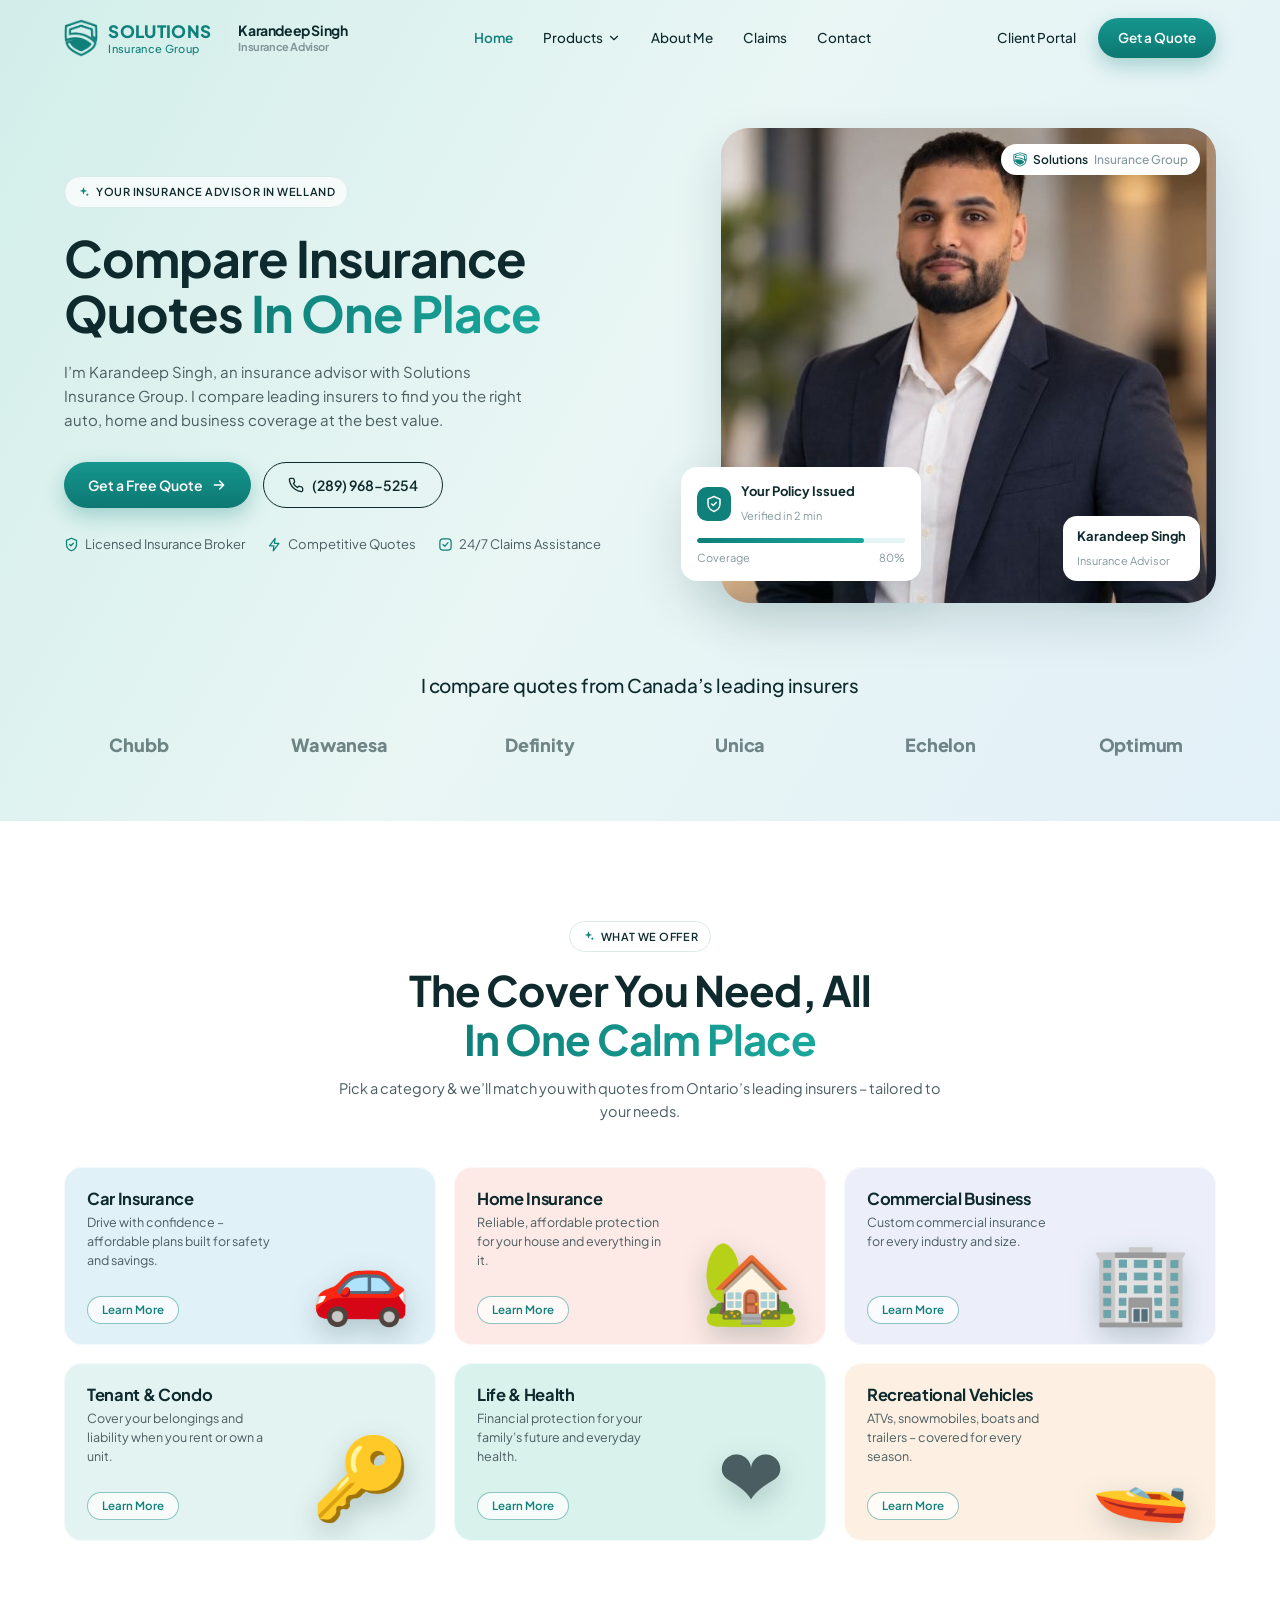
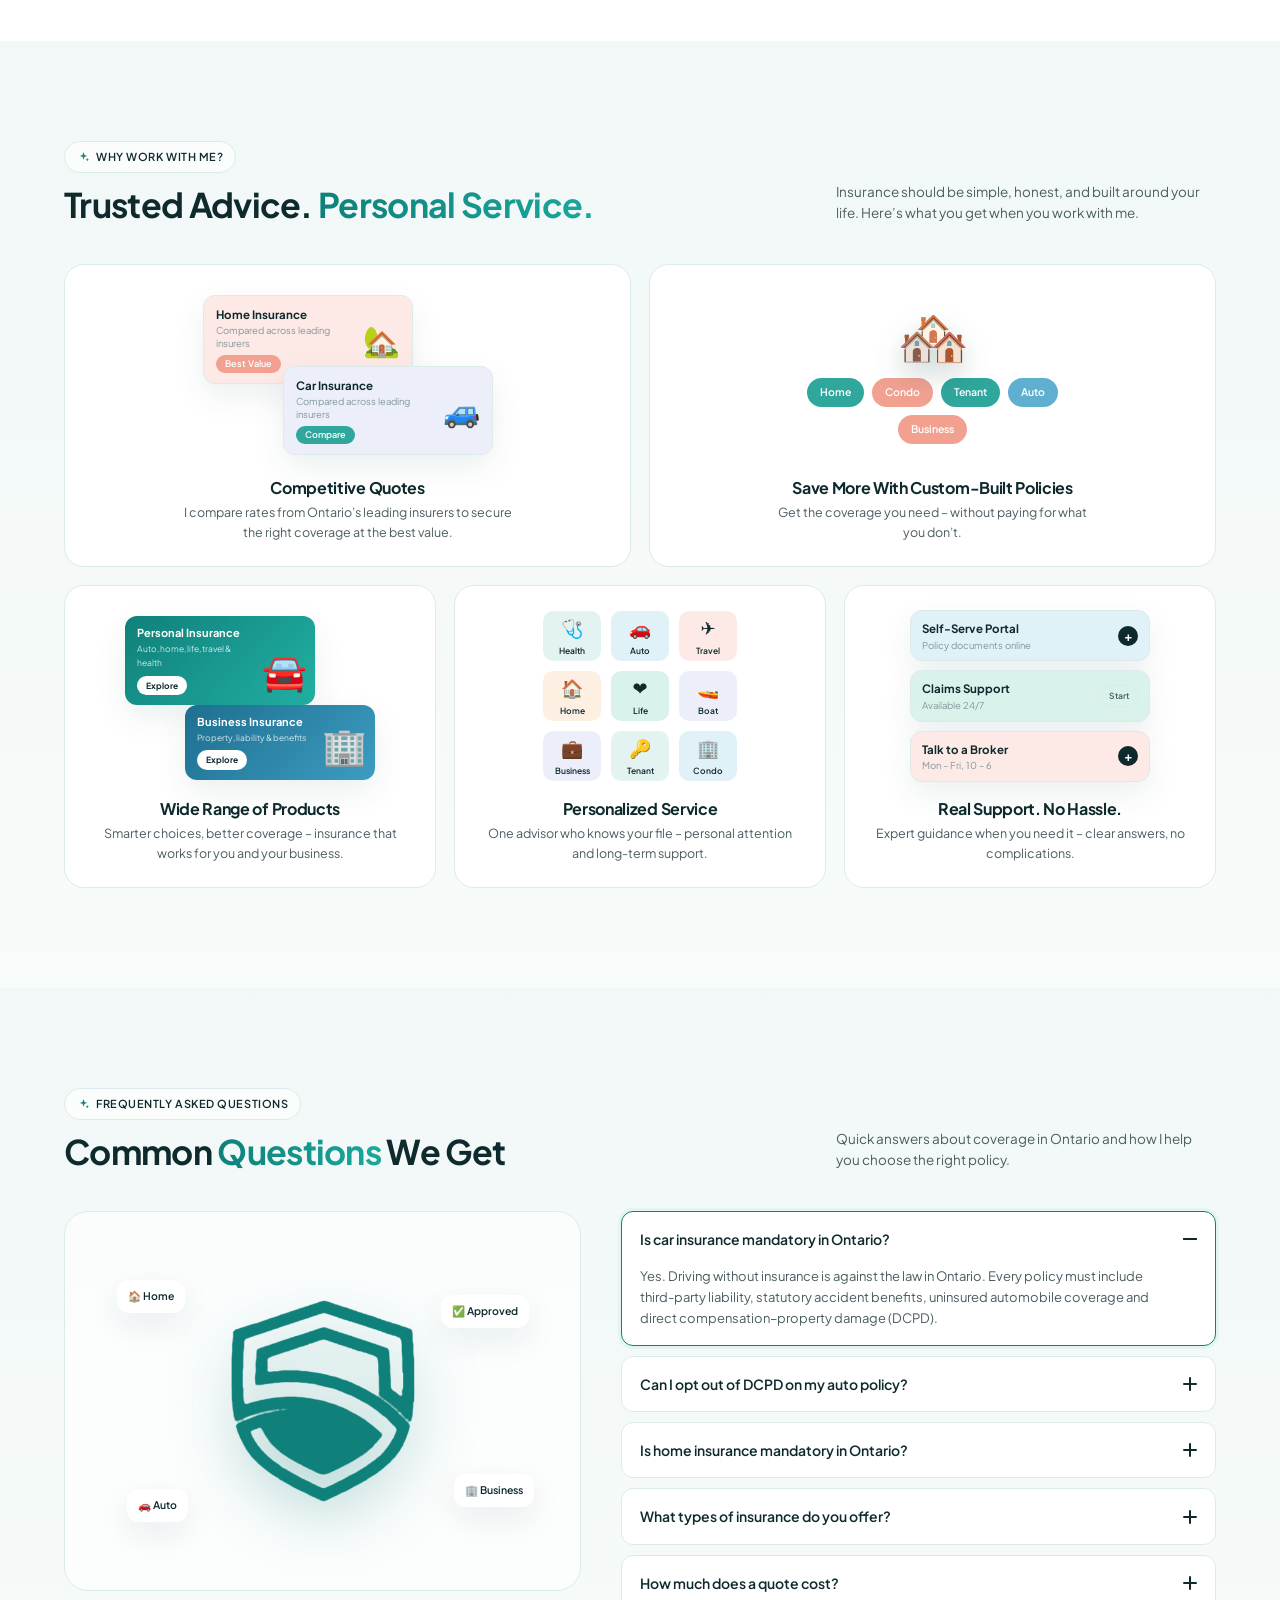
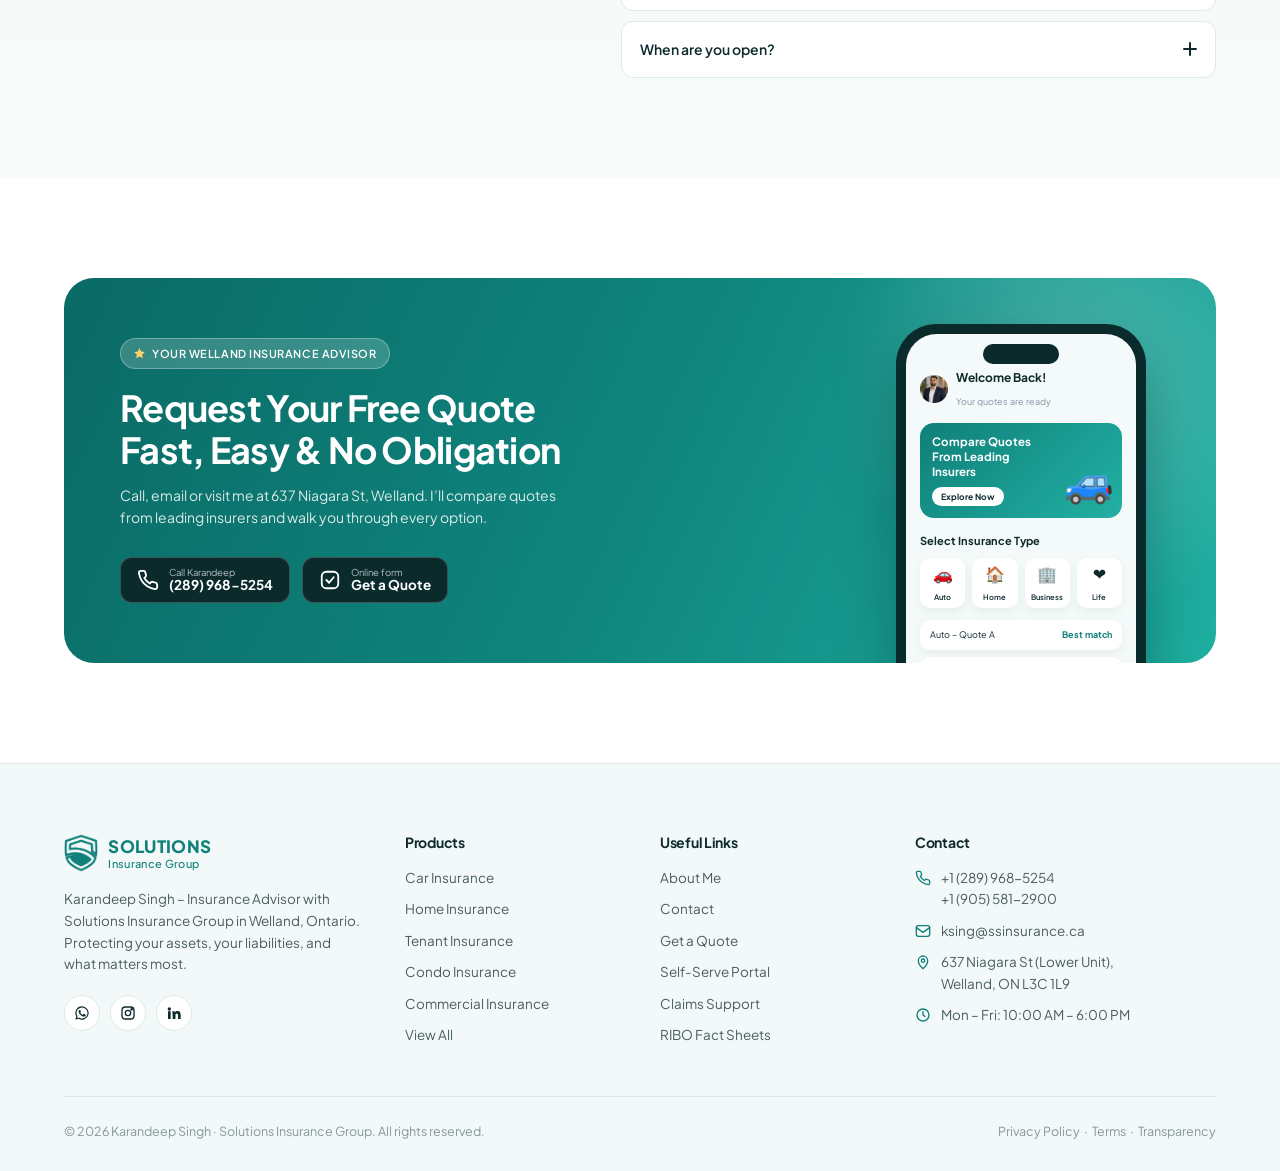
==== index.html @ c431e93e "first commit" ====
<!DOCTYPE html>
<html lang="en">
<head>
<meta charset="UTF-8">
<meta name="viewport" content="width=device-width, initial-scale=1">
<title>Karandeep Singh | Insurance Advisor in Welland – Solutions Insurance Group</title>
<meta name="description" content="Karandeep Singh, insurance advisor in Welland, Ontario. Compare car, home and business insurance quotes from leading insurers.">
<link rel="icon" type="image/png" href="images/favicon.png">
<link rel="preconnect" href="https://fonts.googleapis.com">
<link rel="preconnect" href="https://fonts.gstatic.com" crossorigin>
<link href="https://fonts.googleapis.com/css2?family=Plus+Jakarta+Sans:wght@400;500;600;700;800&display=swap" rel="stylesheet">
<link rel="stylesheet" href="assets/style.css">
</head>
<body>
<header class="site-header" id="header">
  <div class="container nav">
    <a href="index.html" class="logo" aria-label="Solutions Insurance Group home"><img src="images/mark-teal.png" alt="" width="36" height="40"><span class="logo-text"><b>SOLUTIONS</b><span>Insurance Group</span></span><span class="logo-person"><b>Karandeep Singh</b><span>Insurance Advisor</span></span></a>
    <nav class="nav-links" id="navLinks">
      <a href="index.html" class="active">Home</a>
      <div class="has-drop"><button aria-expanded="false">Products <svg viewBox="0 0 24 24" fill="none" stroke="currentColor" stroke-width="2" stroke-linecap="round" stroke-linejoin="round"><path d="M6 9l6 6 6-6"/></svg></button><div class="drop"><div><h5>Vehicle Insurance</h5><a href="car-insurance.html">Car Insurance</a><a href="products.html#atv-insurance">ATV Insurance</a><a href="products.html#snowmobile-insurance">Snowmobile Insurance</a><a href="products.html#boat-insurance">Boat Insurance</a><a href="products.html#trailer-insurance">Trailer Insurance</a></div><div><h5>Property Insurance</h5><a href="home-insurance.html">Home Insurance</a><a href="products.html#tenant-renters-insurance">Tenant & Renters Insurance</a><a href="products.html#condo-insurance">Condo Insurance</a><a href="products.html#vacation-property-cottage">Vacation Property & Cottage</a></div><div><h5>Commercial Insurance</h5><a href="products.html#restaurants-hospitality">Restaurants & Hospitality</a><a href="products.html#retail-small-businesses">Retail & Small Businesses</a><a href="products.html#contractors-trades">Contractors & Trades</a><a href="products.html#professional-services">Professional Services</a><a href="products.html#transport-logistics">Transport & Logistics</a><a href="products.html#healthcare-wellness">Healthcare & Wellness</a><a href="products.html#manufacturing-warehousing">Manufacturing & Warehousing</a><a href="products.html#group-benefits">Group Benefits</a></div><div class="all"><a href="products.html">View all products →</a><a href="https://zfrmz.com/deGzTHOyWTY7gISshfuO" target="_blank" rel="noopener">Claims support →</a></div></div></div>
      <a href="about.html">About Me</a>
      <a href="https://zfrmz.com/deGzTHOyWTY7gISshfuO" target="_blank" rel="noopener">Claims</a>
      <a href="contact.html">Contact</a>
    </nav>
    <div class="nav-right">
      <a href="https://ssinsurance.kioskassist.com/" class="portal" target="_blank" rel="noopener">Client Portal</a>
      <a href="https://zfrmz.com/pjGH0cXP8phQXoyqAUi5" class="btn btn-primary" target="_blank" rel="noopener">Get a Quote</a>
      <button class="menu-btn" id="menuBtn" aria-label="Open menu" aria-expanded="false"><svg viewBox="0 0 24 24" fill="none" stroke="currentColor" stroke-width="2" stroke-linecap="round"><path d="M4 7h16M4 12h16M4 17h16"/></svg></button>
    </div>
  </div>
</header>
<main id="top">
<section class="hero">
  <div class="container">
    <div class="hero-grid">
      <div class="hero-copy">
        <span class="badge"><svg viewBox="0 0 24 24" fill="currentColor"><path d="M12 2l1.8 5.2L19 9l-5.2 1.8L12 16l-1.8-5.2L5 9l5.2-1.8L12 2zm7 11l.9 2.1L22 16l-2.1.9L19 19l-.9-2.1L16 16l2.1-.9L19 13z"/></svg>Your insurance advisor in Welland</span>
        <h1>Compare Insurance <br>Quotes <span class="accent">In One Place</span></h1>
        <p>I’m Karandeep Singh, an insurance advisor with Solutions Insurance Group. I compare leading insurers to find you the right auto, home and business coverage at the best value.</p>
        <div class="hero-cta">
          <a href="https://zfrmz.com/pjGH0cXP8phQXoyqAUi5" target="_blank" rel="noopener" class="btn btn-primary">Get a Free Quote <svg viewBox="0 0 24 24" fill="none" stroke="currentColor" stroke-width="2" stroke-linecap="round" stroke-linejoin="round"><path d="M5 12h14M13 6l6 6-6 6"/></svg></a>
          <a href="tel:+12899685254" class="btn btn-outline"><svg viewBox="0 0 24 24" fill="none" stroke="currentColor" stroke-width="2" stroke-linecap="round" stroke-linejoin="round"><path d="M22 16.9v3a2 2 0 01-2.2 2 19.8 19.8 0 01-8.6-3.1 19.5 19.5 0 01-6-6A19.8 19.8 0 012.1 4.2 2 2 0 014.1 2h3a2 2 0 012 1.7c.1.9.4 1.8.7 2.7a2 2 0 01-.5 2.1L8 9.8a16 16 0 006 6l1.3-1.3a2 2 0 012.1-.4c.9.3 1.8.6 2.7.7a2 2 0 011.7 2z"/></svg>(289) 968-5254</a>
        </div>
        <div class="hero-checks">
          <span><svg viewBox="0 0 24 24" fill="none" stroke="currentColor" stroke-width="2" stroke-linecap="round" stroke-linejoin="round"><path d="M12 2l8 3.5v6c0 5-3.4 8.8-8 10.5-4.6-1.7-8-5.5-8-10.5v-6L12 2z"/><path d="M9 12l2 2 4-4"/></svg>Licensed Insurance Broker</span>
          <span><svg viewBox="0 0 24 24" fill="none" stroke="currentColor" stroke-width="2" stroke-linecap="round" stroke-linejoin="round"><path d="M13 2L4 14h7l-1 8 9-12h-7l1-8z"/></svg>Competitive Quotes</span>
          <span><svg viewBox="0 0 24 24" fill="none" stroke="currentColor" stroke-width="2" stroke-linecap="round" stroke-linejoin="round"><rect x="3" y="3" width="18" height="18" rx="5"/><path d="M8 12l3 3 5-6"/></svg>24/7 Claims Assistance</span>
        </div>
      </div>
      <div class="hero-visual">
        <div class="hero-media ph photo">
          <img src="images/karandeep.jpg" alt="Karandeep Singh, Insurance Advisor at Solutions Insurance Group" onerror="this.parentNode.classList.add('noimg')">
          <span class="ph-label">images/karandeep.jpg</span>
        </div>
        <div class="rating-chip" style="color:var(--navy)"><img src="images/mark-teal.png" alt="" style="width:14px;height:auto">Solutions <i>Insurance Group</i></div>
        <div class="policy-card">
          <div class="policy-top">
            <div class="policy-ico"><svg viewBox="0 0 24 24" fill="none" stroke="currentColor" stroke-width="2" stroke-linecap="round" stroke-linejoin="round"><path d="M12 2l8 3.5v6c0 5-3.4 8.8-8 10.5-4.6-1.7-8-5.5-8-10.5v-6L12 2z"/><path d="M9 12l2 2 4-4"/></svg></div>
            <div><b>Your Policy Issued</b><small>Verified in 2 min</small></div>
          </div>
          <div class="bar"><span></span></div>
          <div class="policy-foot"><span>Coverage</span><span>80%</span></div>
        </div>
        <div class="name-chip"><b>Karandeep Singh</b><small>Insurance Advisor</small></div>
      </div>
    </div>
    <div class="partners">
      <h3>I compare quotes from Canada’s leading insurers</h3>
      <div class="partner-row"><div class="partner"><img src="images/partner-chubb.png" alt="Chubb" onerror="this.parentNode.classList.add('noimg')"><span class="ph-label">Chubb</span></div><div class="partner"><img src="images/partner-wawanesa.png" alt="Wawanesa" onerror="this.parentNode.classList.add('noimg')"><span class="ph-label">Wawanesa</span></div><div class="partner"><img src="images/partner-definity.png" alt="Definity" onerror="this.parentNode.classList.add('noimg')"><span class="ph-label">Definity</span></div><div class="partner"><img src="images/partner-unica.png" alt="Unica" onerror="this.parentNode.classList.add('noimg')"><span class="ph-label">Unica</span></div><div class="partner"><img src="images/partner-echelon.png" alt="Echelon" onerror="this.parentNode.classList.add('noimg')"><span class="ph-label">Echelon</span></div><div class="partner"><img src="images/partner-optimum.png" alt="Optimum" onerror="this.parentNode.classList.add('noimg')"><span class="ph-label">Optimum</span></div></div>
    </div>
  </div>
</section>

<section class="categories" id="insurance">
  <div class="container">
    <div class="sec-head-center">
      <span class="badge"><svg viewBox="0 0 24 24" fill="currentColor"><path d="M12 2l1.8 5.2L19 9l-5.2 1.8L12 16l-1.8-5.2L5 9l5.2-1.8L12 2zm7 11l.9 2.1L22 16l-2.1.9L19 19l-.9-2.1L16 16l2.1-.9L19 13z"/></svg>What we offer</span>
      <h2>The Cover You Need, All <br><span class="accent">In One Calm Place</span></h2>
      <p>Pick a category &amp; we’ll match you with quotes from Ontario’s leading insurers – tailored to your needs.</p>
    </div>
    <div class="cat-grid"><article class="cat bg-blue">
  <h3>Car Insurance</h3><p>Drive with confidence – affordable plans built for safety and savings.</p>
  <a href="car-insurance.html" class="btn btn-sm">Learn More</a>
  <div class="cat-art"><img src="images/cat-auto.png" alt="" onerror="this.parentNode.classList.add('noimg')"><span class="emo">🚗</span></div>
</article>
<article class="cat bg-pink">
  <h3>Home Insurance</h3><p>Reliable, affordable protection for your house and everything in it.</p>
  <a href="home-insurance.html" class="btn btn-sm">Learn More</a>
  <div class="cat-art"><img src="images/cat-home.png" alt="" onerror="this.parentNode.classList.add('noimg')"><span class="emo">🏡</span></div>
</article>
<article class="cat bg-lilac">
  <h3>Commercial Business</h3><p>Custom commercial insurance for every industry and size.</p>
  <a href="products.html#commercial-insurance" class="btn btn-sm">Learn More</a>
  <div class="cat-art"><img src="images/cat-business.png" alt="" onerror="this.parentNode.classList.add('noimg')"><span class="emo">🏢</span></div>
</article>
<article class="cat bg-purple">
  <h3>Tenant & Condo</h3><p>Cover your belongings and liability when you rent or own a unit.</p>
  <a href="products.html#property-insurance" class="btn btn-sm">Learn More</a>
  <div class="cat-art"><img src="images/cat-condo.png" alt="" onerror="this.parentNode.classList.add('noimg')"><span class="emo">🔑</span></div>
</article>
<article class="cat bg-mint">
  <h3>Life & Health</h3><p>Financial protection for your family’s future and everyday health.</p>
  <a href="products.html#life-health-travel" class="btn btn-sm">Learn More</a>
  <div class="cat-art"><img src="images/cat-life.png" alt="" onerror="this.parentNode.classList.add('noimg')"><span class="emo">❤️</span></div>
</article>
<article class="cat bg-peach">
  <h3>Recreational Vehicles</h3><p>ATVs, snowmobiles, boats and trailers – covered for every season.</p>
  <a href="products.html#vehicle-insurance" class="btn btn-sm">Learn More</a>
  <div class="cat-art"><img src="images/cat-rec.png" alt="" onerror="this.parentNode.classList.add('noimg')"><span class="emo">🚤</span></div>
</article></div>
  </div>
</section>

<section class="features" id="why">
  <div class="container">
    <div class="sec-head">
      <div>
        <span class="badge"><svg viewBox="0 0 24 24" fill="currentColor"><path d="M12 2l1.8 5.2L19 9l-5.2 1.8L12 16l-1.8-5.2L5 9l5.2-1.8L12 2zm7 11l.9 2.1L22 16l-2.1.9L19 19l-.9-2.1L16 16l2.1-.9L19 13z"/></svg>Why work with me?</span>
        <h2>Trusted Advice. <span class="accent">Personal Service.</span></h2>
      </div>
      <p>Insurance should be simple, honest, and built around your life. Here’s what you get when you work with me.</p>
    </div>
    <div class="bento">
      <article class="fx wide">
        <div class="fx-vis"><div class="stack">
          <div class="mini m1"><div><b>Home Insurance</b><small>Compared across leading insurers</small><span class="tag">Best Value</span></div><span class="emo">🏡</span></div>
          <div class="mini m2"><div><b>Car Insurance</b><small>Compared across leading insurers</small><span class="tag" style="background:var(--t-purple)">Compare</span></div><span class="emo">🚙</span></div>
        </div></div>
        <h3>Competitive Quotes</h3>
        <p>I compare rates from Ontario’s leading insurers to secure the right coverage at the best value.</p>
      </article>
      <article class="fx wide">
        <div class="fx-vis"><div style="display:grid;justify-items:center">
          <div class="platform">🏘️</div>
          <div class="chips"><span class="chip v">Home</span><span class="chip p">Condo</span><span class="chip v">Tenant</span><span class="chip b">Auto</span><span class="chip p">Business</span></div>
        </div></div>
        <h3>Save More With Custom-Built Policies</h3>
        <p>Get the coverage you need – without paying for what you don’t.</p>
      </article>
      <article class="fx">
        <div class="fx-vis">
          <div class="promo a"><b>Personal Insurance</b><small>Auto, home, life, travel &amp; health</small><span class="go">Explore</span><span class="emo">🚘</span></div>
          <div class="promo b"><b>Business Insurance</b><small>Property, liability &amp; benefits</small><span class="go">Explore</span><span class="emo">🏢</span></div>
        </div>
        <h3>Wide Range of Products</h3>
        <p>Smarter choices, better coverage – insurance that works for you and your business.</p>
      </article>
      <article class="fx">
        <div class="fx-vis"><div class="tiles">
          <div class="tile bg-purple"><span>🩺</span>Health</div><div class="tile bg-blue"><span>🚗</span>Auto</div><div class="tile bg-pink"><span>✈️</span>Travel</div>
          <div class="tile bg-peach"><span>🏠</span>Home</div><div class="tile bg-mint"><span>❤️</span>Life</div><div class="tile bg-lilac"><span>🚤</span>Boat</div>
          <div class="tile bg-lilac"><span>💼</span>Business</div><div class="tile bg-purple"><span>🔑</span>Tenant</div><div class="tile bg-blue"><span>🏢</span>Condo</div>
        </div></div>
        <h3>Personalized Service</h3>
        <p>One advisor who knows your file – personal attention and long-term support.</p>
      </article>
      <article class="fx">
        <div class="fx-vis"><div class="list">
          <div class="mini bg-blue"><div><b>Self-Serve Portal</b><small>Policy documents online</small></div><span class="plus">+</span></div>
          <div class="mini bg-mint"><div><b>Claims Support</b><small>Available 24/7</small></div><span class="pill">Start</span></div>
          <div class="mini bg-pink"><div><b>Talk to a Broker</b><small>Mon – Fri, 10 – 6</small></div><span class="plus">+</span></div>
        </div></div>
        <h3>Real Support. No Hassle.</h3>
        <p>Expert guidance when you need it – clear answers, no complications.</p>
      </article>
    </div>
  </div>
</section>

<!-- Client reviews: this section stays hidden until reviews are added in assets/main.js (REVIEWS list) -->
<section class="testimonials" id="reviews" hidden>
  <div class="container">
    <div class="sec-head">
      <div>
        <span class="badge"><svg viewBox="0 0 24 24" fill="currentColor"><path d="M12 2l1.8 5.2L19 9l-5.2 1.8L12 16l-1.8-5.2L5 9l5.2-1.8L12 2zm7 11l.9 2.1L22 16l-2.1.9L19 19l-.9-2.1L16 16l2.1-.9L19 13z"/></svg>Client experiences</span>
        <h2>What My <span class="accent">Clients Say</span></h2>
      </div>
      <p>Families and businesses across Welland and the Niagara Region I’ve helped with their insurance.</p>
    </div>
    <div class="t-grid">
      <div class="g-tile">
        <div class="stars" aria-label="5 out of 5 stars"><svg viewBox="0 0 24 24" fill="currentColor"><path d="M12 2l3 6.3 6.9.9-5 4.8 1.2 6.9L12 17.6 5.9 20.9 7.1 14l-5-4.8 6.9-.9L12 2z"/></svg><svg viewBox="0 0 24 24" fill="currentColor"><path d="M12 2l3 6.3 6.9.9-5 4.8 1.2 6.9L12 17.6 5.9 20.9 7.1 14l-5-4.8 6.9-.9L12 2z"/></svg><svg viewBox="0 0 24 24" fill="currentColor"><path d="M12 2l3 6.3 6.9.9-5 4.8 1.2 6.9L12 17.6 5.9 20.9 7.1 14l-5-4.8 6.9-.9L12 2z"/></svg><svg viewBox="0 0 24 24" fill="currentColor"><path d="M12 2l3 6.3 6.9.9-5 4.8 1.2 6.9L12 17.6 5.9 20.9 7.1 14l-5-4.8 6.9-.9L12 2z"/></svg><svg viewBox="0 0 24 24" fill="currentColor"><path d="M12 2l3 6.3 6.9.9-5 4.8 1.2 6.9L12 17.6 5.9 20.9 7.1 14l-5-4.8 6.9-.9L12 2z"/></svg></div>
        <div><b>Worked with me?</b><p>Your feedback helps other families find the right coverage.</p></div>
        <a class="g" href="https://www.google.com/maps/search/?api=1&query=Solutions+Insurance+637+Niagara+St+Welland" target="_blank" rel="noopener">Leave a Google review →</a>
      </div>
      <div class="t-card">
        <div class="stars" aria-label="5 out of 5 stars"><svg viewBox="0 0 24 24" fill="currentColor"><path d="M12 2l3 6.3 6.9.9-5 4.8 1.2 6.9L12 17.6 5.9 20.9 7.1 14l-5-4.8 6.9-.9L12 2z"/></svg><svg viewBox="0 0 24 24" fill="currentColor"><path d="M12 2l3 6.3 6.9.9-5 4.8 1.2 6.9L12 17.6 5.9 20.9 7.1 14l-5-4.8 6.9-.9L12 2z"/></svg><svg viewBox="0 0 24 24" fill="currentColor"><path d="M12 2l3 6.3 6.9.9-5 4.8 1.2 6.9L12 17.6 5.9 20.9 7.1 14l-5-4.8 6.9-.9L12 2z"/></svg><svg viewBox="0 0 24 24" fill="currentColor"><path d="M12 2l3 6.3 6.9.9-5 4.8 1.2 6.9L12 17.6 5.9 20.9 7.1 14l-5-4.8 6.9-.9L12 2z"/></svg><svg viewBox="0 0 24 24" fill="currentColor"><path d="M12 2l3 6.3 6.9.9-5 4.8 1.2 6.9L12 17.6 5.9 20.9 7.1 14l-5-4.8 6.9-.9L12 2z"/></svg></div>
        <blockquote id="tQuote"></blockquote>
        <div class="t-person">
          <div class="t-avatar" id="tAv" style="display:grid;place-items:center;background:var(--primary-soft);color:var(--primary);font-size:11px;font-weight:700"></div>
          <div><b id="tName"></b><small id="tType"></small></div>
        </div>
      </div>
      <div class="a-tile bg-blue"><span class="t">🏆</span><b>IBAO Rising Talent Award</b><small>Solutions Insurance Group · 2025 Winner</small></div>
      <div class="a-tile bg-mint"><span class="t">🏆</span><b>IBC Digital Innovation Award</b><small>Solutions Insurance Group · 2025 Winner</small></div>
    </div>
    <div class="t-dots" id="tDots"></div>
  </div>
</section>

<section class="faq" id="faq">
  <div class="container">
    <div class="sec-head">
      <div>
        <span class="badge"><svg viewBox="0 0 24 24" fill="currentColor"><path d="M12 2l1.8 5.2L19 9l-5.2 1.8L12 16l-1.8-5.2L5 9l5.2-1.8L12 2zm7 11l.9 2.1L22 16l-2.1.9L19 19l-.9-2.1L16 16l2.1-.9L19 13z"/></svg>Frequently asked questions</span>
        <h2>Common <span class="accent">Questions</span> We Get</h2>
      </div>
      <p>Quick answers about coverage in Ontario and how I help you choose the right policy.</p>
    </div>
    <div class="faq-grid">
      <div class="faq-art" aria-hidden="true">
        <img src="images/mark-teal.png" alt="" style="width:190px;filter:drop-shadow(0 22px 30px rgba(15,128,122,.3))">
        <div class="float f1">🏠 Home</div><div class="float f2">✅ Approved</div><div class="float f3">🚗 Auto</div><div class="float f4">🏢 Business</div>
      </div>
      <div class="faq-list"><div class="faq-item open"><button class="faq-q" aria-expanded="true">Is car insurance mandatory in Ontario?<span class="ic"></span></button><div class="faq-a"><div><p>Yes. Driving without insurance is against the law in Ontario. Every policy must include third-party liability, statutory accident benefits, uninsured automobile coverage and direct compensation–property damage (DCPD).</p></div></div></div>
<div class="faq-item"><button class="faq-q" aria-expanded="false">Can I opt out of DCPD on my auto policy?<span class="ic"></span></button><div class="faq-a"><div><p>Since 2024, Ontario drivers can opt out of DCPD to lower their premium. But you would then pay for your own vehicle repairs even when another driver causes the accident. For most drivers, keeping it is the safer choice.</p></div></div></div>
<div class="faq-item"><button class="faq-q" aria-expanded="false">Is home insurance mandatory in Ontario?<span class="ic"></span></button><div class="faq-a"><div><p>Not by law. If you have a mortgage, though, your lender will require it – and even if you own your home outright, it is highly recommended to protect against unexpected losses.</p></div></div></div>
<div class="faq-item"><button class="faq-q" aria-expanded="false">What types of insurance do you offer?<span class="ic"></span></button><div class="faq-a"><div><p>Car, home, tenant, condo, cottage, ATV, snowmobile, boat and trailer insurance, plus life, health, travel and a full range of commercial insurance and group benefits.</p></div></div></div>
<div class="faq-item"><button class="faq-q" aria-expanded="false">How much does a quote cost?<span class="ic"></span></button><div class="faq-a"><div><p>Nothing. Getting a quote and talking through your options is free and doesn’t commit you to anything.</p></div></div></div>
<div class="faq-item"><button class="faq-q" aria-expanded="false">When are you open?<span class="ic"></span></button><div class="faq-a"><div><p>The office is open Monday to Friday, 10:00 AM – 6:00 PM. Claims assistance is available 24/7 – because emergencies don’t wait for business hours.</p></div></div></div></div>
    </div>
  </div>
</section>
<section class="cta">
  <div class="container">
    <div class="cta-box">
      <div class="cta-copy">
        <span class="badge"><svg viewBox="0 0 24 24" fill="currentColor"><path d="M12 2l3 6.3 6.9.9-5 4.8 1.2 6.9L12 17.6 5.9 20.9 7.1 14l-5-4.8 6.9-.9L12 2z"/></svg>Your Welland insurance advisor</span>
        <h2>Request Your Free Quote <br>Fast, Easy &amp; No Obligation</h2>
        <p>Call, email or visit me at 637 Niagara St, Welland. I’ll compare quotes from leading insurers and walk you through every option.</p>
        <div class="cta-btns">
          <a href="tel:+12899685254" class="store"><svg viewBox="0 0 24 24" fill="none" stroke="currentColor" stroke-width="2" stroke-linecap="round" stroke-linejoin="round"><path d="M22 16.9v3a2 2 0 01-2.2 2 19.8 19.8 0 01-8.6-3.1 19.5 19.5 0 01-6-6A19.8 19.8 0 012.1 4.2 2 2 0 014.1 2h3a2 2 0 012 1.7c.1.9.4 1.8.7 2.7a2 2 0 01-.5 2.1L8 9.8a16 16 0 006 6l1.3-1.3a2 2 0 012.1-.4c.9.3 1.8.6 2.7.7a2 2 0 011.7 2z"/></svg><span><small>Call Karandeep</small><b>(289) 968-5254</b></span></a>
          <a href="https://zfrmz.com/pjGH0cXP8phQXoyqAUi5" target="_blank" rel="noopener" class="store"><svg viewBox="0 0 24 24" fill="none" stroke="currentColor" stroke-width="2" stroke-linecap="round" stroke-linejoin="round"><rect x="3" y="3" width="18" height="18" rx="5"/><path d="M8 12l3 3 5-6"/></svg><span><small>Online form</small><b>Get a Quote</b></span></a>
        </div>
      </div>
      <div class="phone" aria-hidden="true">
        <div class="screen">
          <div class="scr-top"><div class="scr-av"></div><div><b>Welcome Back!</b><small>Your quotes are ready</small></div></div>
          <div class="scr-promo"><b>Compare Quotes From Leading Insurers</b><span class="go">Explore Now</span><span class="emo">🚙</span></div>
          <div class="scr-h">Select Insurance Type</div>
          <div class="scr-grid"><div><span>🚗</span>Auto</div><div><span>🏠</span>Home</div><div><span>🏢</span>Business</div><div><span>❤️</span>Life</div></div>
          <div class="scr-list"><div><span>Auto – Quote A</span><b>Best match</b></div><div><span>Home – Quote B</span><b>Bundle</b></div></div>
        </div>
      </div>
    </div>
  </div>
</section>
</main>
<footer class="footer">
  <div class="container">
    <div class="f-grid">
      <div class="f-about">
        <a href="index.html" class="logo"><img src="images/mark-teal.png" alt="" width="36" height="40"><span class="logo-text"><b>SOLUTIONS</b><span>Insurance Group</span></span><span class="logo-person"><b>Karandeep Singh</b><span>Insurance Advisor</span></span></a>
        <p>Karandeep Singh – Insurance Advisor with Solutions Insurance Group in Welland, Ontario. Protecting your assets, your liabilities, and what matters most.</p>
        <div class="socials">
          <a href="https://wa.me/19055812900" aria-label="WhatsApp" target="_blank" rel="noopener"><svg viewBox="0 0 24 24" fill="currentColor"><path d="M12 2a10 10 0 00-8.6 15.1L2 22l5-1.3A10 10 0 1012 2zm0 18.2a8.2 8.2 0 01-4.2-1.2l-.3-.2-3 .8.8-2.9-.2-.3A8.2 8.2 0 1112 20.2zm4.5-6.1c-.2-.1-1.5-.7-1.7-.8s-.4-.1-.6.1-.7.8-.8 1-.3.2-.5.1a6.7 6.7 0 01-3.3-2.9c-.3-.4.2-.4.7-1.4.1-.2 0-.3 0-.4l-.8-1.8c-.2-.5-.4-.4-.6-.4h-.5a1 1 0 00-.7.3 3 3 0 00-.9 2.2 5.2 5.2 0 001.1 2.7 11.8 11.8 0 004.5 4c1.7.7 2.3.8 3.2.6a2.7 2.7 0 001.8-1.3 2.2 2.2 0 00.1-1.3c0-.1-.2-.2-.5-.3z"/></svg></a>
          <a href="https://www.instagram.com/solutionsinsgroup" aria-label="Instagram" target="_blank" rel="noopener"><svg viewBox="0 0 24 24" fill="none" stroke="currentColor" stroke-width="2"><rect x="3" y="3" width="18" height="18" rx="5"/><circle cx="12" cy="12" r="4"/><circle cx="17.5" cy="6.5" r="1" fill="currentColor"/></svg></a>
          <a href="https://www.linkedin.com/company/solutionsinsgroup/" aria-label="LinkedIn" target="_blank" rel="noopener"><svg viewBox="0 0 24 24" fill="currentColor"><path d="M4.98 3.5a2.5 2.5 0 11-.01 5 2.5 2.5 0 01.01-5zM3 9.5h4V21H3zM9.5 9.5h3.8v1.6h.1c.5-1 1.8-2 3.8-2 4 0 4.8 2.6 4.8 6V21h-4v-5.2c0-1.3 0-2.9-1.8-2.9s-2 1.4-2 2.8V21h-4z"/></svg></a>
        </div>
      </div>
      <div>
        <h4>Products</h4>
        <ul><li><a href="car-insurance.html">Car Insurance</a></li><li><a href="home-insurance.html">Home Insurance</a></li><li><a href="products.html#tenant-renters-insurance">Tenant Insurance</a></li><li><a href="products.html#condo-insurance">Condo Insurance</a></li><li><a href="products.html#commercial-insurance">Commercial Insurance</a></li><li><a href="products.html">View All</a></li></ul>
      </div>
      <div>
        <h4>Useful Links</h4>
        <ul><li><a href="about.html">About Me</a></li><li><a href="contact.html">Contact</a></li><li><a href="https://zfrmz.com/pjGH0cXP8phQXoyqAUi5" target="_blank" rel="noopener">Get a Quote</a></li><li><a href="https://ssinsurance.kioskassist.com/" target="_blank" rel="noopener">Self-Serve Portal</a></li><li><a href="https://zfrmz.com/deGzTHOyWTY7gISshfuO" target="_blank" rel="noopener">Claims Support</a></li><li><a href="https://ssinsurance.ca/refund_returns/" target="_blank" rel="noopener">RIBO Fact Sheets</a></li></ul>
      </div>
      <div>
        <h4>Contact</h4>
        <ul class="f-contact">
          <li><svg viewBox="0 0 24 24" fill="none" stroke="currentColor" stroke-width="2" stroke-linecap="round" stroke-linejoin="round"><path d="M22 16.9v3a2 2 0 01-2.2 2 19.8 19.8 0 01-8.6-3.1 19.5 19.5 0 01-6-6A19.8 19.8 0 012.1 4.2 2 2 0 014.1 2h3a2 2 0 012 1.7c.1.9.4 1.8.7 2.7a2 2 0 01-.5 2.1L8 9.8a16 16 0 006 6l1.3-1.3a2 2 0 012.1-.4c.9.3 1.8.6 2.7.7a2 2 0 011.7 2z"/></svg><span><a href="tel:+12899685254">+1 (289) 968-5254</a><br><a href="tel:+19055812900">+1 (905) 581-2900</a></span></li>
          <li><svg viewBox="0 0 24 24" fill="none" stroke="currentColor" stroke-width="2" stroke-linecap="round" stroke-linejoin="round"><rect x="2" y="4" width="20" height="16" rx="3"/><path d="M2 7l10 7 10-7"/></svg><a href="mailto:ksing@ssinsurance.ca">ksing@ssinsurance.ca</a></li>
          <li><svg viewBox="0 0 24 24" fill="none" stroke="currentColor" stroke-width="2" stroke-linecap="round" stroke-linejoin="round"><path d="M12 22s7-6.2 7-12a7 7 0 10-14 0c0 5.8 7 12 7 12z"/><circle cx="12" cy="10" r="2.5"/></svg><a href="https://www.google.com/maps/search/?api=1&query=637+Niagara+St+Welland+ON+L3C+1L9" target="_blank" rel="noopener">637 Niagara St (Lower Unit),<br>Welland, ON L3C 1L9</a></li>
          <li><svg viewBox="0 0 24 24" fill="none" stroke="currentColor" stroke-width="2" stroke-linecap="round" stroke-linejoin="round"><circle cx="12" cy="12" r="9"/><path d="M12 7v5l3 2"/></svg><span>Mon – Fri: 10:00 AM – 6:00 PM</span></li>
        </ul>
      </div>
    </div>
    <div class="f-bottom">
      <span>© <span id="yr">2026</span> Karandeep Singh · Solutions Insurance Group. All rights reserved.</span>
      <span><a href="https://ssinsurance.ca/privacy-policy/" target="_blank" rel="noopener">Privacy Policy</a> &nbsp;·&nbsp; <a href="https://ssinsurance.ca/terms-and-conditions/" target="_blank" rel="noopener">Terms</a> &nbsp;·&nbsp; <a href="https://ssinsurance.ca/transparency-statement/" target="_blank" rel="noopener">Transparency</a></span>
    </div>
  </div>
</footer>
<script src="assets/main.js"></script>
</body>
</html>
---- assets/style.css ----
/* ============ DESIGN TOKENS ============ */
:root{
  --bg:#ffffff;
  --bg-soft:#f3f9f8;
  --surface:#ffffff;
  --glass:rgba(255,255,255,.72);
  --header-bg:rgba(255,255,255,.78);
  --navy:#0e2a2d;
  --text:#4a5d61;
  --muted:#84979a;
  --border:#dcebea;
  --primary:#0f807a;
  --primary-2:#1aa89c;
  --primary-soft:#e4f4f2;
  --hero-grad:linear-gradient(120deg,#d2eeea 0%,#e9f6f4 48%,#e2f0f8 100%);
  --section-grad:linear-gradient(180deg,#f1f8f7 0%,#f7fbfa 100%);
  --c-blue:#e1f1f8;  --c-pink:#fde9e5;  --c-lilac:#eceffa;
  --c-purple:#e3f3f1; --c-mint:#daf2ec; --c-peach:#fdf0e2;
  --t-pink:#f2a191;  --t-purple:#2fa79c; --t-blue:#5fb0d0;
  --shadow:0 12px 32px rgba(14,60,58,.08);
  --shadow-lg:0 20px 50px rgba(14,60,58,.14);
  --star:#f5a524;
  --radius:20px;
}
@media (prefers-color-scheme: dark){
  :root{
    color-scheme:dark;
    --bg:#091719; --bg-soft:#0d1f21; --surface:#122a2c; --glass:rgba(18,42,44,.75);
    --header-bg:rgba(9,23,25,.78);
    --navy:#e8f6f4; --text:#afc6c5; --muted:#7e9897; --border:#21403f;
    --primary:#35c2b5; --primary-2:#62dccc; --primary-soft:#123a37;
    --hero-grad:linear-gradient(120deg,#0f2d2e 0%,#0c2123 48%,#0e2533 100%);
    --section-grad:linear-gradient(180deg,#0d1f21 0%,#0b1c1f 100%);
    --c-blue:#11293a; --c-pink:#2f2220; --c-lilac:#1c2337;
    --c-purple:#123331; --c-mint:#10302a; --c-peach:#2f281c;
    --shadow:0 12px 32px rgba(0,0,0,.35); --shadow-lg:0 20px 50px rgba(0,0,0,.45);
  }
}

/* ============ BASE ============ */
*{box-sizing:border-box;margin:0;padding:0}
html{scroll-behavior:smooth;scroll-padding-top:90px}
body{font-family:'Plus Jakarta Sans',system-ui,-apple-system,'Segoe UI',Roboto,sans-serif;background:var(--bg);color:var(--text);font-size:15px;line-height:1.6;-webkit-font-smoothing:antialiased}
a{color:inherit;text-decoration:none}
img{max-width:100%;display:block}
button{font:inherit;cursor:pointer;border:0;background:none;color:inherit}
:focus-visible{outline:2px solid var(--primary);outline-offset:3px;border-radius:8px}
.container{max-width:1200px;margin:0 auto;padding:0 24px}
h1,h2,h3,h4{color:var(--navy);line-height:1.15;letter-spacing:-.02em}
.accent{background:linear-gradient(90deg,var(--primary),var(--primary-2));-webkit-background-clip:text;background-clip:text;color:transparent}

.badge{display:inline-flex;align-items:center;gap:6px;padding:6px 12px;border-radius:999px;background:var(--glass);border:1px solid var(--border);font-size:11px;font-weight:600;letter-spacing:.05em;text-transform:uppercase;color:var(--navy)}
.badge svg{width:13px;height:13px;color:var(--primary)}

.btn{display:inline-flex;align-items:center;justify-content:center;gap:8px;height:46px;padding:0 24px;border-radius:999px;font-weight:600;font-size:14px;white-space:nowrap;transition:transform .2s,box-shadow .2s,background .2s}
.btn svg{width:16px;height:16px}
.btn-primary{background:linear-gradient(180deg,#15968e,#0d7872);color:#fff;box-shadow:0 8px 20px rgba(15,128,122,.3)}
.btn-primary:hover{transform:translateY(-1px);box-shadow:0 12px 26px rgba(15,128,122,.38)}
.btn-outline{border:1.5px solid var(--navy);color:var(--navy)}
.btn-outline:hover{background:var(--navy);color:var(--bg)}
.btn-sm{height:28px;padding:0 14px;font-size:11.5px;font-weight:600;border:1px solid rgba(15,128,122,.45);color:var(--primary);background:var(--glass)}
.btn-sm:hover{background:var(--primary);color:#fff}

/* image slots: put your files in /images with these names */
.ph{position:relative;overflow:hidden;background:linear-gradient(135deg,#cbe9e5,#e6f4f2 55%,#dcecf5)}
.ph img{width:100%;height:100%;object-fit:cover}
.ph .ph-label{display:none;position:absolute;inset:0;place-items:center;text-align:center;color:#3f7d78;font-size:12px;font-weight:600;padding:12px}
.ph.noimg .ph-label{display:grid}
.ph.noimg img{display:none}
@media (prefers-color-scheme: dark){.ph{background:linear-gradient(135deg,#143a3b,#112e30 55%,#132c3a)}.ph .ph-label{color:#8cc9c3}}

.sec-head{display:flex;justify-content:space-between;align-items:flex-end;gap:40px;margin-bottom:40px}
.sec-head h2{font-size:34px;font-weight:700;margin-top:12px;max-width:520px}
.sec-head p{max-width:380px;font-size:13.5px;color:var(--text)}
.sec-head-center{text-align:center;margin:0 auto 44px;max-width:620px}
.sec-head-center h2{font-size:42px;font-weight:700;margin:14px 0 14px}
.sec-head-center p{font-size:14.5px}

/* ============ HEADER ============ */
.site-header{position:fixed;top:0;left:0;right:0;z-index:50;transition:background .25s,box-shadow .25s}
.site-header.scrolled{background:var(--header-bg);backdrop-filter:blur(14px);-webkit-backdrop-filter:blur(14px);box-shadow:0 1px 0 var(--border)}
.nav{display:flex;align-items:center;justify-content:space-between;height:76px}
.logo{display:flex;align-items:center;gap:9px;font-weight:700;font-size:20px;color:var(--navy);letter-spacing:-.02em}
.logo-mark{width:32px;height:32px}
.nav-links{display:flex;align-items:center;gap:30px;font-size:13.5px;font-weight:500;color:var(--navy)}
.nav-links a:hover{color:var(--primary)}
.nav-right{display:flex;align-items:center;gap:22px;font-size:13.5px;font-weight:500;color:var(--navy)}
.lang{display:flex;align-items:center;gap:5px}
.lang svg{width:15px;height:15px}
.nav-right .btn{height:40px;padding:0 20px;font-size:13.5px}
.menu-btn{display:none;width:42px;height:42px;border-radius:12px;border:1px solid var(--border);background:var(--surface);place-items:center}
.menu-btn svg{width:20px;height:20px;color:var(--navy)}

/* ============ HERO ============ */
.hero{background:var(--hero-grad);padding:128px 0 56px}
.hero-grid{display:grid;grid-template-columns:1.05fr 1fr;gap:56px;align-items:center}
.hero h1{font-size:50px;font-weight:700;line-height:1.1;margin:22px 0 20px}
.hero-copy>p{font-size:15px;max-width:470px;color:var(--text)}
.hero-cta{display:flex;flex-wrap:wrap;gap:12px;margin:30px 0 26px}
.hero-checks{display:flex;flex-wrap:wrap;gap:22px;font-size:13px;color:var(--text)}
.hero-checks span{display:flex;align-items:center;gap:6px}
.hero-checks svg{width:15px;height:15px;color:var(--primary)}
.hero-visual{position:relative;padding-left:40px}
.hero-media{border-radius:28px;aspect-ratio:1/.96;box-shadow:var(--shadow-lg)}
.rating-chip{position:absolute;top:16px;right:16px;background:var(--surface);color:var(--navy);border-radius:999px;padding:6px 12px;font-size:12px;font-weight:600;display:flex;align-items:center;gap:6px;box-shadow:var(--shadow)}
.rating-chip svg{width:13px;height:13px;color:var(--star)}
.rating-chip i{font-style:normal;color:var(--muted);font-weight:500}
.policy-card{position:absolute;left:0;bottom:22px;width:240px;background:var(--surface);border-radius:16px;padding:14px 16px;box-shadow:var(--shadow-lg)}
.policy-top{display:flex;align-items:center;gap:10px}
.policy-ico{width:34px;height:34px;border-radius:10px;background:var(--primary);display:grid;place-items:center;color:#fff}
.policy-ico svg{width:18px;height:18px}
.policy-top b{display:block;color:var(--navy);font-size:13px}
.policy-top small{color:var(--muted);font-size:11px}
.bar{height:5px;border-radius:9px;background:var(--primary-soft);margin:12px 0 6px;overflow:hidden}
.bar span{display:block;height:100%;width:80%;border-radius:9px;background:linear-gradient(90deg,var(--primary),var(--primary-2))}
.policy-foot{display:flex;justify-content:space-between;font-size:11px;color:var(--muted)}

.partners{margin-top:72px;text-align:center}
.partners h3{font-size:19px;font-weight:500;color:var(--navy);letter-spacing:-.01em;margin-bottom:30px}
.partner-row{display:flex;justify-content:space-between;align-items:center;gap:28px;flex-wrap:wrap}
.partner{height:38px;width:150px;display:grid;place-items:center}
.partner img{max-height:34px;width:auto;object-fit:contain}
.partner .ph-label{display:none;font-weight:700;font-size:17px;color:var(--navy);opacity:.55;letter-spacing:-.01em}
.partner.noimg img{display:none}.partner.noimg .ph-label{display:block}

/* ============ CATEGORIES ============ */
.categories{padding:100px 0}
.cat-grid{display:grid;grid-template-columns:repeat(3,1fr);gap:18px}
.cat{position:relative;overflow:hidden;border-radius:18px;padding:22px 22px 20px;min-height:178px;display:flex;flex-direction:column;align-items:flex-start;border:1px solid rgba(255,255,255,.6)}
.cat h3{font-size:16.5px;font-weight:700;margin-bottom:4px}
.cat p{font-size:12.5px;line-height:1.5;max-width:58%;margin-bottom:14px}
.cat .btn-sm{margin-top:auto}
.cat-art{position:absolute;right:14px;bottom:6px;width:120px;height:120px;display:grid;place-items:center}
.cat-art img{width:100%;height:100%;object-fit:contain}
.cat-art .emo{display:none;font-size:80px;line-height:1;filter:drop-shadow(0 10px 14px rgba(10,50,50,.22))}
.cat-art.noimg img{display:none}.cat-art.noimg .emo{display:block}
.bg-blue{background:var(--c-blue)}.bg-pink{background:var(--c-pink)}.bg-lilac{background:var(--c-lilac)}
.bg-purple{background:var(--c-purple)}.bg-mint{background:var(--c-mint)}.bg-peach{background:var(--c-peach)}
.mini.bg-blue{background:var(--c-blue)}.mini.bg-mint{background:var(--c-mint)}.mini.bg-pink{background:var(--c-pink)}
@media (prefers-color-scheme: dark){.cat{border-color:var(--border)}}

/* ============ FEATURES (BENTO) ============ */
.features{padding:100px 0;background:var(--section-grad)}
.bento{display:grid;grid-template-columns:repeat(6,1fr);gap:18px}
.fx{grid-column:span 2;background:var(--surface);border:1px solid var(--border);border-radius:var(--radius);padding:20px 22px 24px;text-align:center}
.fx.wide{grid-column:span 3}
.fx-vis{height:180px;display:grid;place-items:center;margin-bottom:14px;position:relative}
.fx h3{font-size:16px;font-weight:700;margin-bottom:6px}
.fx p{font-size:12.5px;color:var(--text);max-width:330px;margin:0 auto;line-height:1.55}

.mini{background:var(--surface);border:1px solid var(--border);border-radius:12px;box-shadow:var(--shadow);padding:10px 12px;text-align:left;font-size:11px;display:flex;align-items:center;gap:10px}
.mini b{display:block;font-size:11.5px;color:var(--navy)}
.mini small{display:block;color:var(--muted);font-size:9.5px;line-height:1.35}
.tag{display:inline-block;margin-top:5px;padding:2px 9px;border-radius:999px;font-size:9px;font-weight:600;color:#fff;background:var(--t-pink)}
.mini .emo{font-size:30px;margin-left:auto}
.stack{position:relative;width:290px;height:160px}
.stack .mini{position:absolute;width:210px}
.stack .m1{top:0;left:0;background:var(--c-pink)}
.stack .m2{bottom:0;right:0;background:var(--c-lilac)}

.chips{display:flex;flex-wrap:wrap;justify-content:center;gap:8px;max-width:270px}
.chip{padding:6px 13px;border-radius:999px;font-size:10.5px;font-weight:600;color:#fff}
.chip.p{background:var(--t-pink)}.chip.v{background:var(--t-purple)}.chip.b{background:var(--t-blue)}
.platform{font-size:58px;line-height:1;margin-bottom:14px;filter:drop-shadow(0 12px 14px rgba(10,50,50,.2))}

.promo{position:absolute;width:190px;border-radius:12px;padding:10px 12px;color:#fff;text-align:left;box-shadow:var(--shadow)}
.promo b{display:block;font-size:11px;line-height:1.3;max-width:115px}
.promo small{display:block;font-size:8.5px;opacity:.8;margin-top:2px;max-width:110px}
.promo .go{display:inline-block;margin-top:6px;background:#fff;color:var(--navy);font-size:8.5px;font-weight:700;padding:3px 9px;border-radius:999px}
.promo .emo{position:absolute;right:8px;bottom:6px;font-size:36px}
.promo.a{top:10px;left:calc(50% - 125px);background:linear-gradient(135deg,#0f807a,#22b0a3)}
.promo.b{bottom:6px;left:calc(50% - 65px);background:linear-gradient(135deg,#1d6f8f,#3d9cc2)}

.tiles{display:grid;grid-template-columns:repeat(3,58px);gap:10px}
.tile{width:58px;height:50px;border-radius:10px;display:grid;place-items:center;font-size:8.5px;font-weight:600;color:var(--navy);padding-top:3px;line-height:1}
.tile span{font-size:18px;line-height:1}

.list{display:flex;flex-direction:column;gap:9px;width:240px}
.list .mini{padding:9px 11px}
.list .plus{margin-left:auto;width:20px;height:20px;border-radius:50%;background:var(--navy);color:var(--bg);display:grid;place-items:center;font-size:13px;font-weight:700;flex:none}
.list .pill{margin-left:auto;font-size:8.5px;font-weight:600;padding:3px 8px;border-radius:999px;border:1px solid var(--border);color:var(--text);flex:none}

/* ============ TESTIMONIALS ============ */
.testimonials{padding:100px 0}
.t-grid{display:grid;grid-template-columns:1.1fr 1.3fr .55fr .55fr;gap:14px;height:270px}
.t-photo{border-radius:16px}
.t-card{background:var(--surface);border:1px solid var(--border);border-radius:16px;padding:22px 24px;display:flex;flex-direction:column;box-shadow:var(--shadow)}
.stars{display:flex;gap:3px;color:var(--star);margin-bottom:12px}
.stars svg{width:15px;height:15px}
.t-card blockquote{font-size:13.5px;color:var(--navy);line-height:1.65;flex:1}
.t-person{display:flex;align-items:center;gap:10px;margin-top:14px;padding-top:14px;border-top:1px solid var(--border)}
.t-avatar{width:30px;height:30px;border-radius:50%;flex:none}
.t-person b{display:block;font-size:13px;color:var(--navy)}
.t-person small{font-size:11px;color:var(--muted)}
.t-nav{display:flex;gap:8px;margin-top:auto;justify-content:flex-end}
.t-dots{display:flex;gap:6px;justify-content:center;margin-top:18px}
.t-dots button{width:8px;height:8px;border-radius:9px;background:var(--border);transition:width .25s,background .25s}
.t-dots button.on{width:22px;background:var(--primary)}

/* ============ FAQ ============ */
.faq{padding:100px 0;background:var(--section-grad)}
.faq-grid{display:grid;grid-template-columns:1fr 1.15fr;gap:40px;align-items:start}
.faq-art{border-radius:24px;background:var(--glass);border:1px solid var(--border);min-height:380px;display:grid;place-items:center;position:relative;overflow:hidden}

.float{position:absolute;background:var(--surface);border-radius:12px;box-shadow:var(--shadow);padding:8px 11px;font-size:10.5px;font-weight:600;color:var(--navy);display:flex;align-items:center;gap:6px}
.float.f1{top:18%;left:10%}.float.f2{top:22%;right:10%}.float.f3{bottom:18%;left:12%}.float.f4{bottom:22%;right:9%}
.faq-list{display:flex;flex-direction:column;gap:10px}
.faq-item{background:var(--surface);border:1px solid var(--border);border-radius:12px;transition:border-color .2s}
.faq-item.open{border-color:var(--primary);box-shadow:0 0 0 3px var(--primary-soft)}
.faq-q{width:100%;display:flex;justify-content:space-between;align-items:center;gap:16px;padding:16px 18px;text-align:left;font-size:14px;font-weight:600;color:var(--navy)}
.faq-q .ic{position:relative;width:14px;height:14px;flex:none}
.faq-q .ic::before,.faq-q .ic::after{content:"";position:absolute;left:0;top:6px;width:14px;height:2px;background:currentColor;border-radius:2px;transition:transform .25s}
.faq-q .ic::after{transform:rotate(90deg)}
.faq-item.open .ic::after{transform:rotate(0)}
.faq-a{display:grid;grid-template-rows:0fr;transition:grid-template-rows .3s}
.faq-a>div{overflow:hidden}
.faq-a p{padding:0 18px 16px;font-size:13px;color:var(--text);max-width:560px}
.faq-item.open .faq-a{grid-template-rows:1fr}

/* ============ CTA ============ */
.cta{padding:100px 0}
.cta-box{position:relative;overflow:hidden;border-radius:30px;background:linear-gradient(115deg,#0b6a65 0%,#0f857e 50%,#1fb0a2 100%);color:#fff;padding:60px 56px;min-height:380px;display:grid;grid-template-columns:1.15fr .85fr;gap:30px}
.cta-box::before{content:"";position:absolute;width:520px;height:520px;border-radius:50%;background:radial-gradient(circle,rgba(255,255,255,.22),transparent 65%);right:-120px;top:-160px}
.cta-copy{position:relative;z-index:1}
.cta .badge{background:rgba(255,255,255,.18);border-color:rgba(255,255,255,.3);color:#fff}
.cta .badge svg{color:#ffd166}
.cta h2{color:#fff;font-size:36px;font-weight:700;margin:18px 0 14px;max-width:560px}
.cta p{color:rgba(255,255,255,.85);font-size:14px;max-width:440px}
.cta-btns{display:flex;flex-wrap:wrap;gap:12px;margin-top:28px}
.store{display:flex;align-items:center;gap:10px;background:#0a2a2c;color:#fff;border-radius:12px;padding:9px 16px;border:1px solid rgba(255,255,255,.2)}
.store svg{width:22px;height:22px}
.store small{display:block;font-size:9.5px;opacity:.7;line-height:1.1}
.store b{display:block;font-size:13.5px;line-height:1.2}
.store:hover{background:#12403f}

.phone{position:absolute;right:70px;top:46px;width:250px;height:470px;background:#0a2a2c;border-radius:40px;padding:10px;box-shadow:0 30px 60px rgba(5,40,40,.35);z-index:1}
.screen{background:#f4faf9;border-radius:31px;height:100%;padding:34px 14px 14px;color:#0e2a2d;overflow:hidden;position:relative}
.screen::before{content:"";position:absolute;top:10px;left:50%;transform:translateX(-50%);width:76px;height:20px;border-radius:12px;background:#0a2a2c}
.scr-top{display:flex;align-items:center;gap:8px;margin-bottom:12px}
.scr-av{width:28px;height:28px;border-radius:50%;background:url(../images/karandeep.jpg) center/cover}
.scr-top b{font-size:12px;display:block}.scr-top small{font-size:9px;color:#8a90a8}
.scr-promo{border-radius:14px;background:linear-gradient(135deg,#0f807a,#22b0a3);color:#fff;padding:12px;position:relative;margin-bottom:14px}
.scr-promo b{font-size:11.5px;display:block;max-width:120px;line-height:1.3}
.scr-promo .go{display:inline-block;margin-top:7px;background:#fff;color:#0e2a2d;font-size:8.5px;font-weight:700;padding:3px 9px;border-radius:999px}
.scr-promo .emo{position:absolute;right:8px;bottom:6px;font-size:40px}
.scr-h{font-size:11px;font-weight:700;margin-bottom:8px}
.scr-grid{display:grid;grid-template-columns:repeat(4,1fr);gap:7px}
.scr-grid div{background:#fff;border-radius:10px;height:50px;display:grid;place-items:center;font-size:7.5px;font-weight:600;padding-top:2px;line-height:1;box-shadow:0 4px 10px rgba(14,60,58,.06)}
.scr-grid span{font-size:16px}
.scr-list{margin-top:12px;display:flex;flex-direction:column;gap:7px}
.scr-list div{background:#fff;border-radius:10px;padding:8px 10px;font-size:9px;display:flex;justify-content:space-between;box-shadow:0 4px 10px rgba(14,60,58,.06)}
.scr-list b{color:#0f807a}

/* ============ FOOTER ============ */
.footer{background:var(--bg-soft);border-top:1px solid var(--border);padding:70px 0 30px;font-size:13.5px}
.f-grid{display:grid;grid-template-columns:1.4fr 1fr 1fr 1.4fr;gap:40px}
.f-about p{margin:16px 0 20px;max-width:300px}
.socials{display:flex;gap:10px}
.socials a{width:36px;height:36px;border-radius:50%;border:1px solid var(--border);background:var(--surface);display:grid;place-items:center;color:var(--navy)}
.socials a:hover{background:var(--primary);color:#fff;border-color:var(--primary)}
.socials svg{width:16px;height:16px}
.footer h4{font-size:14px;margin-bottom:16px}
.footer ul{list-style:none;display:flex;flex-direction:column;gap:10px}
.footer ul a:hover{color:var(--primary)}
.f-contact li{display:flex;gap:10px;align-items:flex-start}
.f-contact svg{width:16px;height:16px;color:var(--primary);flex:none;margin-top:3px}
.f-bottom{margin-top:50px;padding-top:24px;border-top:1px solid var(--border);display:flex;justify-content:space-between;gap:20px;flex-wrap:wrap;font-size:12.5px;color:var(--muted)}

/* ============ RESPONSIVE ============ */
@media (max-width:1060px){
  .nav-links,.nav-right .lang,.nav-right .call{display:none}
  .menu-btn{display:grid}
  .nav-links.show{display:flex;position:absolute;top:76px;left:16px;right:16px;flex-direction:column;align-items:flex-start;gap:4px;padding:14px;background:var(--surface);border:1px solid var(--border);border-radius:16px;box-shadow:var(--shadow-lg)}
  .nav-links.show a{padding:10px 12px;width:100%;border-radius:10px}
  .nav-links.show a:hover{background:var(--primary-soft)}
  .hero-grid{grid-template-columns:1fr;gap:44px}
  .hero-visual{max-width:600px}
  .cat-grid{grid-template-columns:repeat(2,1fr)}
  .bento{grid-template-columns:repeat(2,1fr)}
  .fx,.fx.wide{grid-column:span 1}
  .fx:last-child{grid-column:span 2}
  .t-grid{grid-template-columns:1fr 1fr;height:auto}
  .t-grid .t-photo{min-height:260px}
  .t-grid .t-photo.sm{display:none}
  .faq-grid{grid-template-columns:1fr}
  .faq-art{min-height:300px}
  .cta-box{grid-template-columns:1fr;padding:48px 36px 0}
  .phone{position:relative;right:auto;top:auto;margin:10px auto -150px}
  .f-grid{grid-template-columns:1fr 1fr}
}
@media (max-width:680px){
  .container{padding:0 18px}
  .nav-right .btn{display:none}
  .hero{padding-top:110px}
  .hero h1{font-size:38px}
  h1 br,h2 br{display:none}
  .hero-visual{padding-left:0}
  .policy-card{left:12px;bottom:-26px;width:220px}
  .partners{margin-top:80px}
  .partner-row{justify-content:center}
  .partner{width:130px}
  .sec-head{flex-direction:column;align-items:flex-start;gap:12px}
  .sec-head h2,.sec-head-center h2{font-size:30px}
  .cta h2{font-size:30px}
  .categories,.features,.testimonials,.faq,.cta{padding:72px 0}
  .cat-grid{grid-template-columns:1fr}
  .bento{grid-template-columns:1fr}
  .fx:last-child{grid-column:span 1}
  .t-grid{grid-template-columns:1fr}
  .cta-box{padding:40px 24px 0;border-radius:24px}
  .f-grid{grid-template-columns:1fr}
}
@media (prefers-reduced-motion:reduce){*{transition:none!important;scroll-behavior:auto!important}}
/* ===================================================
   SOLUTIONS INSURANCE GROUP – page styles
   BRAND OPTION: to switch the site to the logo's teal,
   set --primary:#0f807a; --primary-2:#14a39a; in :root
   =================================================== */
:root{--brand:#0f807a}
@media (prefers-color-scheme: dark){:root{--brand:#3cc3b9}}

/* logo */
.logo{gap:10px}
.logo img{height:38px;width:auto}
.logo-text{display:flex;flex-direction:column;line-height:1}
.logo-text b{font-size:17px;font-weight:800;letter-spacing:.02em;color:var(--brand)}
.logo-text span{font-size:11px;font-weight:500;color:var(--brand);letter-spacing:.03em;margin-top:3px}

/* nav extras */
.nav-links a.active,.has-drop.active>button{color:var(--primary);font-weight:600}
.has-drop{position:relative}
.has-drop>button{display:flex;align-items:center;gap:4px;font-weight:500;font-size:13.5px;color:var(--navy)}
.has-drop>button svg{width:14px;height:14px;transition:transform .2s}
.drop{position:absolute;top:calc(100% + 16px);left:50%;transform:translate(-50%,6px);width:660px;background:var(--surface);border:1px solid var(--border);border-radius:18px;box-shadow:var(--shadow-lg);padding:22px;display:grid;grid-template-columns:repeat(3,1fr);gap:18px;opacity:0;visibility:hidden;transition:opacity .2s,transform .2s,visibility .2s}
.drop::before{content:"";position:absolute;left:0;right:0;top:-18px;height:18px}
.has-drop:hover .drop,.has-drop:focus-within .drop,.has-drop.open .drop{opacity:1;visibility:visible;transform:translate(-50%,0)}
.drop h5{font-size:11px;text-transform:uppercase;letter-spacing:.06em;color:var(--muted);margin:0 0 6px 8px}
.drop a{display:block;padding:6px 8px;border-radius:8px;font-size:13px;color:var(--navy)}
.drop a:hover{background:var(--primary-soft);color:var(--primary)}
.drop .all{grid-column:1/-1;border-top:1px solid var(--border);padding-top:12px;display:flex;justify-content:space-between;align-items:center}
.drop .all a{display:inline-block;font-weight:600;color:var(--primary)}
.nav-right .portal{font-size:13.5px}

/* hero extras */
.name-chip{position:absolute;right:16px;bottom:22px;background:var(--surface);border-radius:14px;padding:10px 14px;box-shadow:var(--shadow);text-align:left}
.name-chip b{display:block;font-size:13px;color:var(--navy)}
.name-chip small{font-size:11px;color:var(--muted)}
.hero-media.photo{background:#e9e6e1}
.partner .ph-label{font-size:18px;font-weight:800;letter-spacing:-.01em}

/* page hero */
.page-hero{background:var(--hero-grad);padding:150px 0 76px;text-align:center}
.page-hero h1{font-size:48px;font-weight:700;margin:16px auto 14px;max-width:820px}
.page-hero p{max-width:620px;margin:0 auto;font-size:15.5px}
.crumb{font-size:13px;color:var(--muted);margin-top:20px}
.crumb a{color:var(--primary);font-weight:600}

/* generic sections */
.sec{padding:100px 0}
.sec.soft{background:var(--section-grad)}
.sec.tight{padding-top:0}

.split{display:grid;grid-template-columns:1fr 1fr;gap:60px;align-items:center}
.split .ph{border-radius:26px;aspect-ratio:1/1;box-shadow:var(--shadow-lg)}
.prose h2{font-size:34px;font-weight:700;margin:14px 0 16px}
.prose p{margin-bottom:14px;font-size:15px;max-width:560px}
.ticks{list-style:none;display:grid;gap:10px;margin-top:16px}
.ticks li{display:flex;gap:10px;align-items:flex-start;font-size:14px}
.ticks li::before{content:"";flex:none;width:20px;height:20px;border-radius:50%;margin-top:1px;background:var(--primary-soft) url("data:image/svg+xml,%3Csvg xmlns='http://www.w3.org/2000/svg' viewBox='0 0 24 24' fill='none' stroke='%230f807a' stroke-width='3' stroke-linecap='round' stroke-linejoin='round'%3E%3Cpath d='M5 12l5 5 9-10'/%3E%3C/svg%3E") center/11px no-repeat}

.cards-3{display:grid;grid-template-columns:repeat(3,1fr);gap:18px}
.card{background:var(--surface);border:1px solid var(--border);border-radius:var(--radius);padding:28px}
.card .ico{width:48px;height:48px;border-radius:14px;display:grid;place-items:center;font-size:22px;margin-bottom:16px}
.card h3{font-size:17px;margin-bottom:10px}
.card p{font-size:13.5px}

.stats{display:grid;grid-template-columns:repeat(4,1fr);gap:18px}
.stat{background:var(--surface);border:1px solid var(--border);border-radius:var(--radius);padding:28px 20px;text-align:center}
.stat b{display:block;font-size:40px;font-weight:800;letter-spacing:-.03em;line-height:1.1;margin-bottom:6px}
.stat span{font-size:13px}

.awards{display:flex;flex-wrap:wrap;gap:12px;justify-content:center;margin-top:30px}
.award{display:flex;align-items:center;gap:12px;background:var(--surface);border:1px solid var(--border);border-radius:14px;padding:12px 18px;font-size:13px;color:var(--navy);font-weight:700;text-align:left}
.award .t{font-size:24px}
.award small{display:block;font-weight:500;color:var(--muted);font-size:11.5px}

/* leaders */
.leaders{display:grid;grid-template-columns:repeat(2,1fr);gap:20px}
.leader{display:grid;grid-template-columns:150px 1fr;gap:22px;align-items:center;background:var(--surface);border:1px solid var(--border);border-radius:var(--radius);padding:18px}
.leader .ph{border-radius:16px;aspect-ratio:1/1}
.leader h3{font-size:18px;margin-bottom:2px}
.leader small{color:var(--primary);font-weight:600;font-size:12.5px}
.leader p{font-size:13.5px;margin-top:10px}

/* events */
.events{display:grid;grid-template-columns:repeat(4,1fr);gap:18px}
.event{background:var(--surface);border:1px solid var(--border);border-radius:var(--radius);padding:22px;display:flex;flex-direction:column;gap:12px}
.event-top{display:flex;justify-content:space-between;align-items:flex-start}
.date{display:flex;flex-direction:column;align-items:center;background:var(--primary-soft);color:var(--primary);border-radius:12px;padding:8px 12px;font-weight:700;font-size:10.5px;letter-spacing:.06em;line-height:1.15}
.date b{font-size:24px;letter-spacing:-.02em}
.event .emo{font-size:30px}
.event h3{font-size:15.5px}
.event p{font-size:13px}

/* team */
.filters{display:flex;flex-wrap:wrap;gap:8px;justify-content:center;margin-bottom:32px}
.filter{height:36px;padding:0 16px;border-radius:999px;border:1px solid var(--border);background:var(--surface);font-size:13px;font-weight:600;color:var(--text)}
.filter:hover{border-color:var(--primary);color:var(--primary)}
.filter.on{background:var(--primary);color:#fff;border-color:var(--primary)}
.team{display:grid;grid-template-columns:repeat(auto-fill,minmax(190px,1fr));gap:16px}
.member{background:var(--surface);border:1px solid var(--border);border-radius:18px;padding:12px 12px 16px;text-align:center}
.member .ph{border-radius:13px;aspect-ratio:1/1;margin-bottom:12px}
.member .ph .ph-label{font-size:30px;font-weight:800;color:var(--primary)}
.member b{display:block;font-size:14px;color:var(--navy);line-height:1.3}
.member small{display:block;font-size:12px;color:var(--muted);margin-top:3px}

/* products */
.pgroup{margin-bottom:64px}
.pgroup:last-child{margin-bottom:0}
.pgroup-head{display:flex;align-items:center;gap:14px;margin-bottom:20px}
.pgroup-head .ico{width:48px;height:48px;border-radius:14px;display:grid;place-items:center;font-size:22px}
.pgroup-head h2{font-size:26px}
.pgroup-head p{font-size:13.5px}
.pgrid{display:grid;grid-template-columns:repeat(3,1fr);gap:16px}
.pcard{border-radius:18px;padding:22px;border:1px solid var(--border);background:var(--surface);display:flex;flex-direction:column;gap:8px;transition:border-color .2s,box-shadow .2s}
.pcard:hover{border-color:var(--primary);box-shadow:var(--shadow)}
.pcard .emo{font-size:32px;line-height:1;margin-bottom:6px}
.pcard h3{font-size:16px}
.pcard p{font-size:13px;flex:1}
.pcard .more{font-size:13px;font-weight:600;color:var(--primary);margin-top:6px}

/* article (product detail) */
.article{display:grid;grid-template-columns:1fr 340px;gap:48px;align-items:start}
.article h2{font-size:26px;margin:44px 0 12px}
.article h2:first-child{margin-top:0}
.article p{margin-bottom:12px;font-size:15px}
.cov{display:grid;grid-template-columns:repeat(2,1fr);gap:14px;margin:18px 0}
.cov div{background:var(--surface);border:1px solid var(--border);border-radius:16px;padding:18px}
.cov .n{display:inline-grid;place-items:center;width:26px;height:26px;border-radius:8px;background:var(--primary-soft);color:var(--primary);font-size:12px;font-weight:800;margin-bottom:10px}
.cov b{display:block;color:var(--navy);margin-bottom:4px;font-size:14.5px}
.cov p{font-size:13px;margin:0}
.tip{background:var(--c-blue);border-radius:18px;padding:20px 22px;margin:22px 0;font-size:14px;color:var(--navy);display:flex;gap:14px}
.tip .emo{font-size:24px}
.aside{position:sticky;top:100px;display:grid;gap:16px}
.advisor{text-align:center}
.advisor img{width:104px;height:104px;border-radius:50%;object-fit:cover;margin:0 auto 14px;border:4px solid var(--primary-soft)}
.advisor h3{margin-bottom:2px}
.advisor small{color:var(--muted);font-size:12.5px}
.advisor .btn{width:100%;margin-top:10px}
.advisor .btn:first-of-type{margin-top:18px}
.links-card a{display:flex;justify-content:space-between;padding:10px 0;border-bottom:1px solid var(--border);font-size:14px;color:var(--navy);font-weight:500}
.links-card a:last-child{border-bottom:0}
.links-card a:hover{color:var(--primary)}

/* locations */
.locs{display:grid;grid-template-columns:repeat(2,1fr);gap:18px}
.loc{background:var(--surface);border:1px solid var(--border);border-radius:var(--radius);padding:26px;display:flex;flex-direction:column;gap:12px}
.loc.feature{border-color:var(--primary);box-shadow:0 0 0 3px var(--primary-soft)}
.loc-head{display:flex;justify-content:space-between;gap:12px;align-items:flex-start}
.loc h3{font-size:18px}
.loc .pin{font-size:11px;font-weight:700;padding:4px 10px;border-radius:999px;background:var(--primary-soft);color:var(--primary);white-space:nowrap}
.info{list-style:none;display:grid;gap:9px;font-size:13.5px}
.info li{display:flex;gap:10px;align-items:flex-start}
.info svg{width:16px;height:16px;color:var(--primary);flex:none;margin-top:3px}
.info a:hover{color:var(--primary)}
.acts{display:flex;gap:10px;margin-top:4px;flex-wrap:wrap}
.btn-ghost{height:38px;padding:0 16px;font-size:13px;border:1px solid var(--border);background:var(--surface);color:var(--navy)}
.btn-ghost:hover{border-color:var(--primary);color:var(--primary)}
.btn.sm{height:38px;padding:0 16px;font-size:13px}

/* contact */
.contact-grid{display:grid;grid-template-columns:1.25fr .75fr;gap:28px;align-items:start}
.form-card{background:var(--surface);border:1px solid var(--border);border-radius:24px;padding:34px;box-shadow:var(--shadow)}
.form-card h2{font-size:26px;margin-bottom:6px}
.form-card>p{font-size:14px;margin-bottom:24px}
.row2{display:grid;grid-template-columns:1fr 1fr;gap:14px}
.field{display:flex;flex-direction:column;gap:6px;margin-bottom:14px}
.field label{font-size:13px;font-weight:600;color:var(--navy)}
.field input,.field select,.field textarea{font:inherit;font-size:14px;padding:12px 14px;border-radius:12px;border:1px solid var(--border);background:var(--bg);color:var(--navy);width:100%}
.field textarea{min-height:120px;resize:vertical}
.field input:focus,.field select:focus,.field textarea:focus{outline:none;border-color:var(--primary);box-shadow:0 0 0 3px var(--primary-soft)}
.check{display:flex;gap:10px;font-size:12.5px;align-items:flex-start;margin:4px 0 18px}
.check input{margin-top:3px;accent-color:var(--primary)}
.form-ok{display:none;margin-top:14px;padding:12px 14px;border-radius:12px;background:var(--c-mint);color:var(--navy);font-size:13.5px}
.form-ok.show{display:block}
.side{display:grid;gap:16px}
.side .card{padding:24px}
.side h3{font-size:16px;margin-bottom:12px}
.hours{display:grid;gap:6px;font-size:13.5px}
.hours div{display:flex;justify-content:space-between}
.langs{display:flex;flex-wrap:wrap;gap:6px}
.langs span{font-size:12px;padding:5px 11px;border-radius:999px;background:var(--primary-soft);color:var(--primary);font-weight:600}
.map{border-radius:24px;overflow:hidden;border:1px solid var(--border);height:380px;background:var(--bg-soft)}
.map iframe{width:100%;height:100%;border:0}

/* home: google & award tiles in reviews */
.g-tile{border-radius:16px;background:linear-gradient(140deg,#0f807a,#1fae9f);color:#fff;padding:26px;display:flex;flex-direction:column;justify-content:space-between}
.g-tile .stars{color:#ffd166}
.g-tile b{font-size:30px;display:block;letter-spacing:-.02em}
.g-tile p{color:rgba(255,255,255,.85);font-size:13px}
.g-tile .g{display:flex;align-items:center;gap:8px;font-size:12.5px;font-weight:600}
.g-tile .g svg{width:20px;height:20px}
.a-tile{border-radius:16px;padding:18px 14px;display:flex;flex-direction:column;justify-content:flex-end;gap:6px;color:var(--navy)}
.a-tile .t{font-size:34px;margin-bottom:auto}
.a-tile b{font-size:13.5px;line-height:1.3}
.a-tile small{font-size:11.5px;color:var(--text)}

/* welland team strip */
.mini-team{display:grid;grid-template-columns:repeat(5,1fr);gap:14px}

/* responsive */
@media (max-width:1060px){
  .drop{position:static;transform:none;width:auto;opacity:1;visibility:visible;box-shadow:none;border:0;padding:4px 0 8px 12px;display:none;grid-template-columns:1fr;gap:8px}
  .drop::before{display:none}
  .has-drop:hover .drop,.has-drop:focus-within .drop{transform:none}
  .has-drop.open .drop{display:grid;transform:none}
  .has-drop.open>button svg{transform:rotate(180deg)}
  .nav-links.show .has-drop{width:100%}
  .nav-links.show .has-drop>button{padding:10px 12px;width:100%;justify-content:space-between}
  .nav-right .portal{display:none}
  .split,.contact-grid,.article{grid-template-columns:1fr}
  .aside{position:static}
  .cards-3{grid-template-columns:1fr 1fr}
  .stats,.events{grid-template-columns:1fr 1fr}
  .leaders,.locs{grid-template-columns:1fr}
  .pgrid{grid-template-columns:1fr 1fr}
  .mini-team{grid-template-columns:repeat(3,1fr)}
  .t-grid .a-tile{display:none}
}
@media (max-width:680px){
  .page-hero{padding:120px 0 56px}
  .page-hero h1{font-size:32px}
  .sec{padding:72px 0}
  .prose h2{font-size:28px}
  .cards-3,.events,.pgrid,.cov,.row2{grid-template-columns:1fr}
  .stats{grid-template-columns:1fr 1fr}
  .stat b{font-size:30px}
  .leader{grid-template-columns:96px 1fr;gap:14px}
  .mini-team{grid-template-columns:1fr 1fr}
  .form-card{padding:24px}
  .logo-text b{font-size:15px}
  .logo img{height:32px}
}

.ph.brand.noimg{background:linear-gradient(135deg,#d2eeea,#e9f6f4 55%,#e2f0f8)}
.ph.brand.noimg::after{content:"";position:absolute;inset:0;background:url(../images/mark-teal.png) center/38% no-repeat;filter:drop-shadow(0 20px 30px rgba(15,128,122,.25))}
@media (prefers-color-scheme: dark){.ph.brand.noimg{background:linear-gradient(135deg,#143a3b,#112e30 55%,#132c3a)}}
.sec-head h2{max-width:600px}
@media (max-width:680px){.name-chip{bottom:auto;top:60px;right:14px;padding:8px 12px}}

/* personal brand next to logo */
.logo-person{display:flex;flex-direction:column;line-height:1.1;padding-left:12px;margin-left:4px;border-left:1.5px solid var(--border)}
.logo-person b{font-size:14px;font-weight:700;color:var(--navy)}
.logo-person span{font-size:11px;color:var(--muted);margin-top:2px}
.g-tile a.g{color:#fff;background:rgba(255,255,255,.16);border-radius:999px;padding:8px 14px;width:max-content}
.g-tile a.g:hover{background:rgba(255,255,255,.28)}
.card .ico{font-weight:800;color:var(--navy)}
@media (max-width:1160px){.logo-person{display:none}}
@media (max-width:1060px){.logo-person{display:flex}}
@media (max-width:520px){.logo-person{display:none}}
.footer .logo-person{display:none}
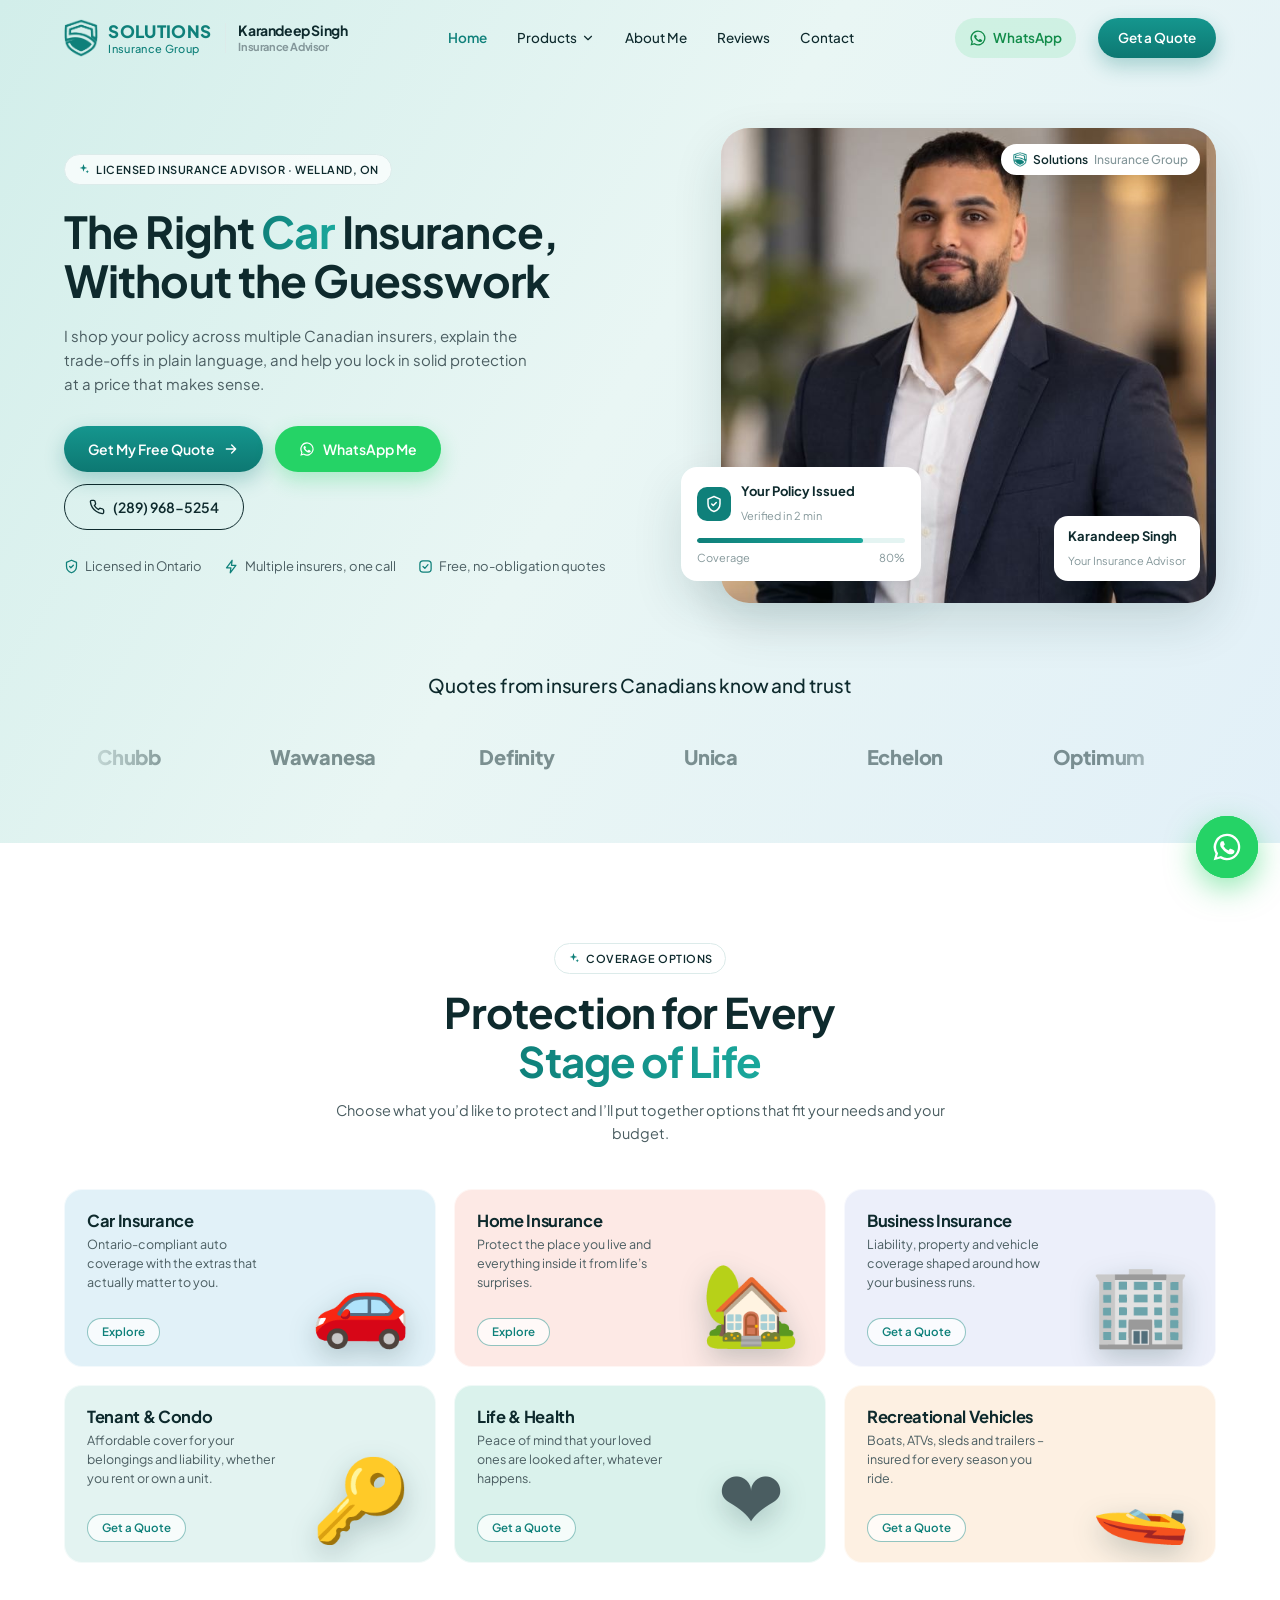
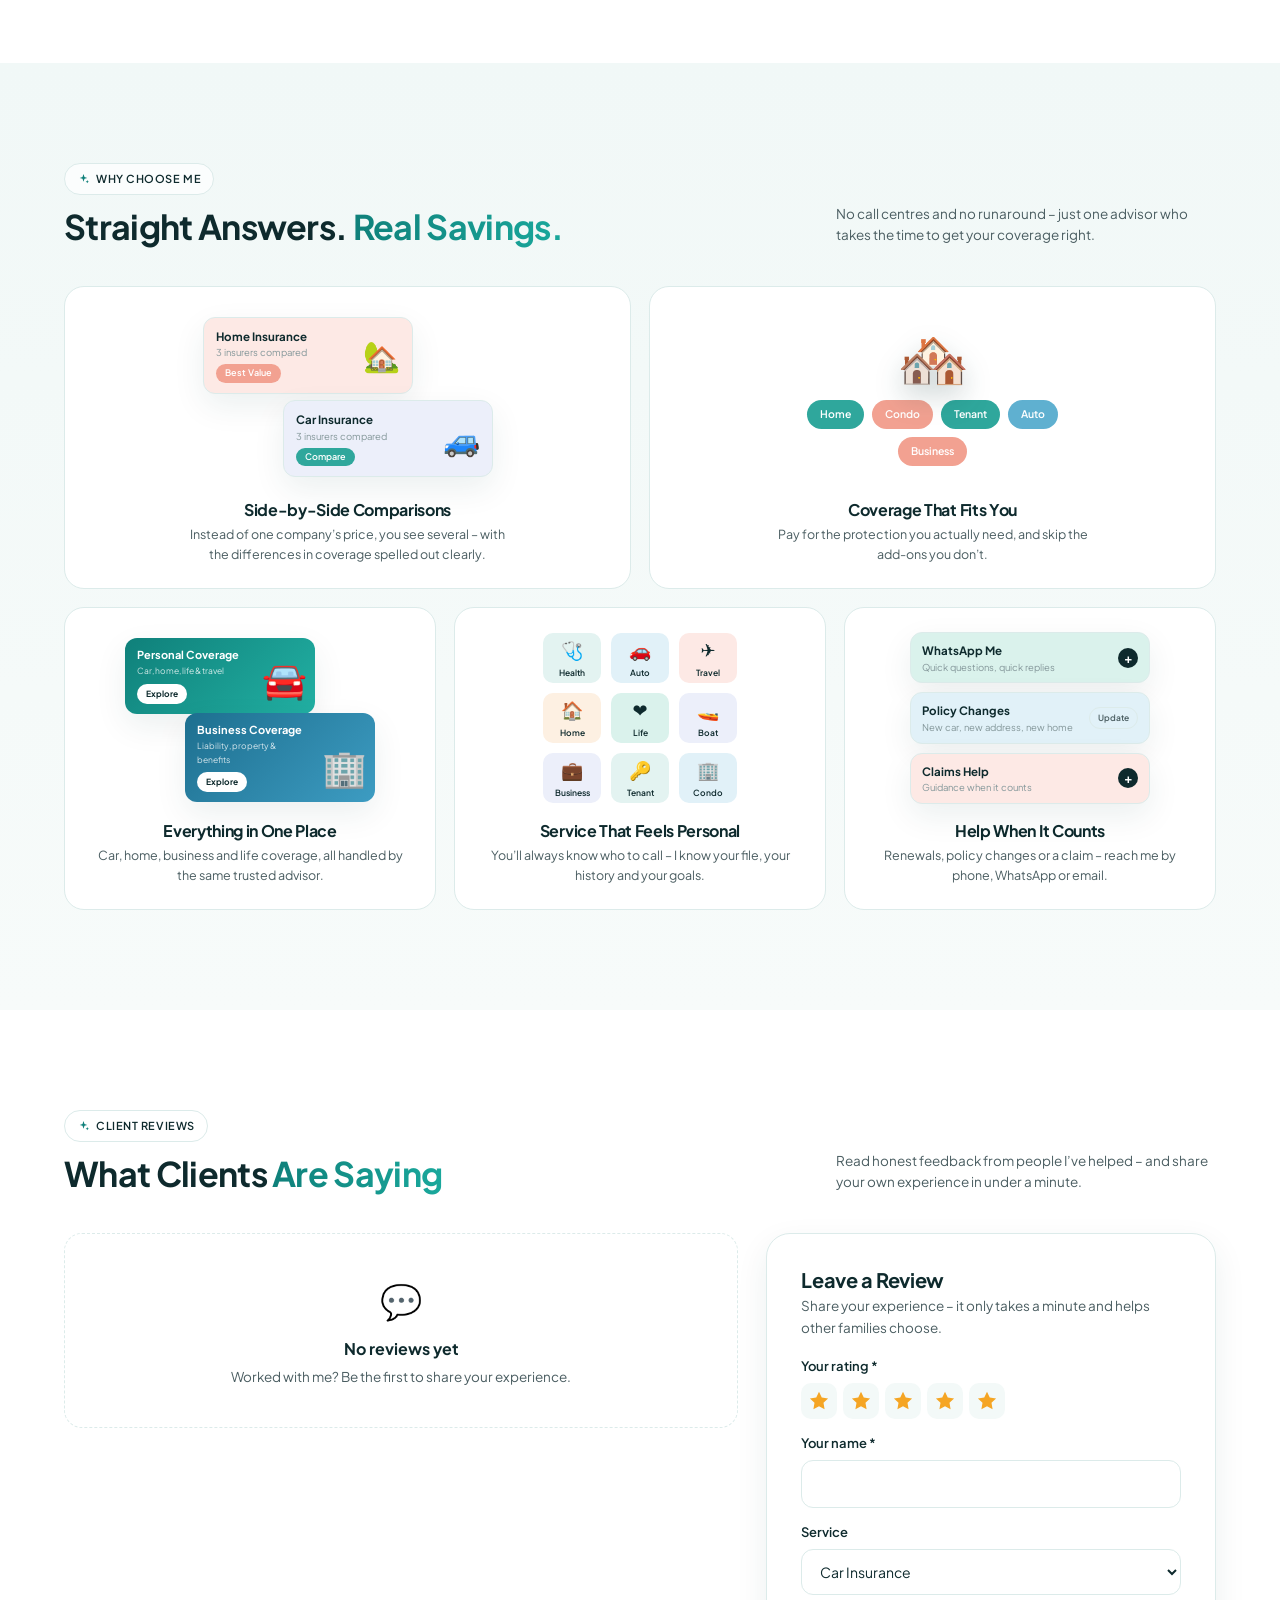
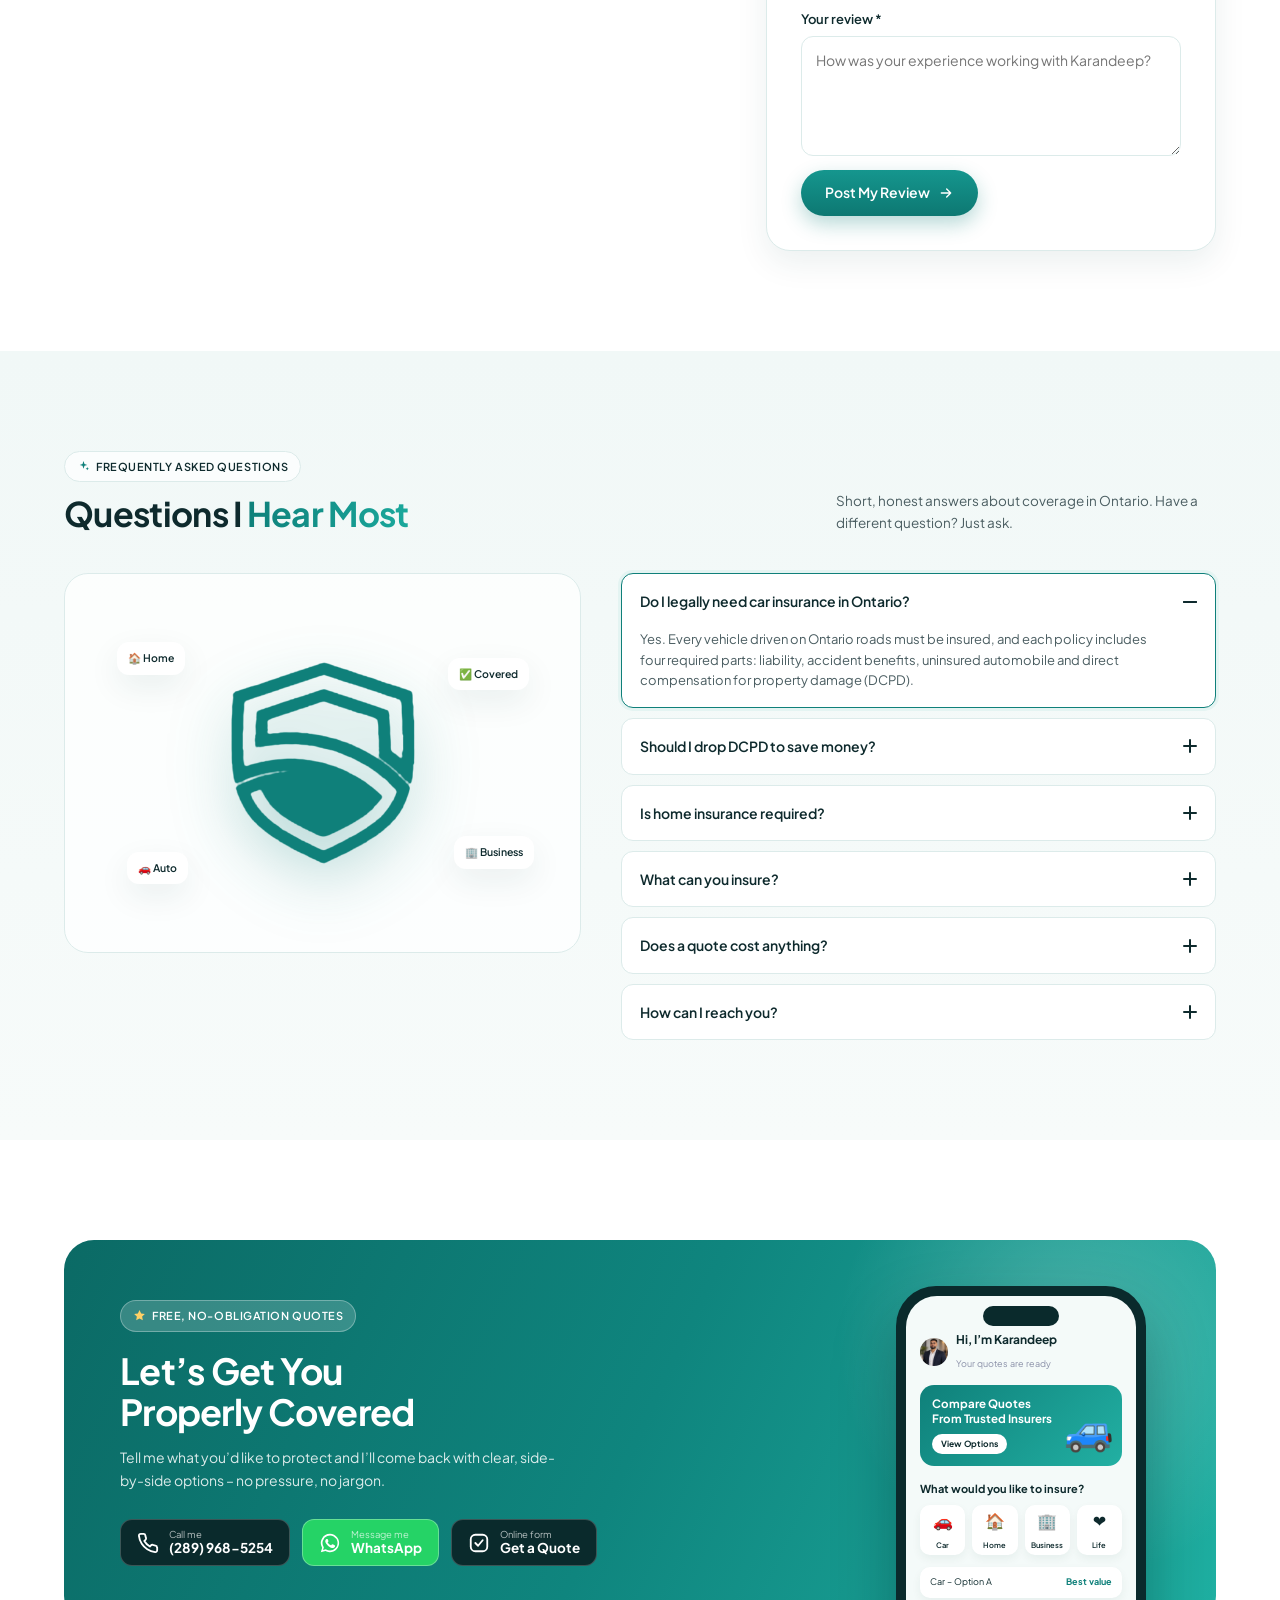
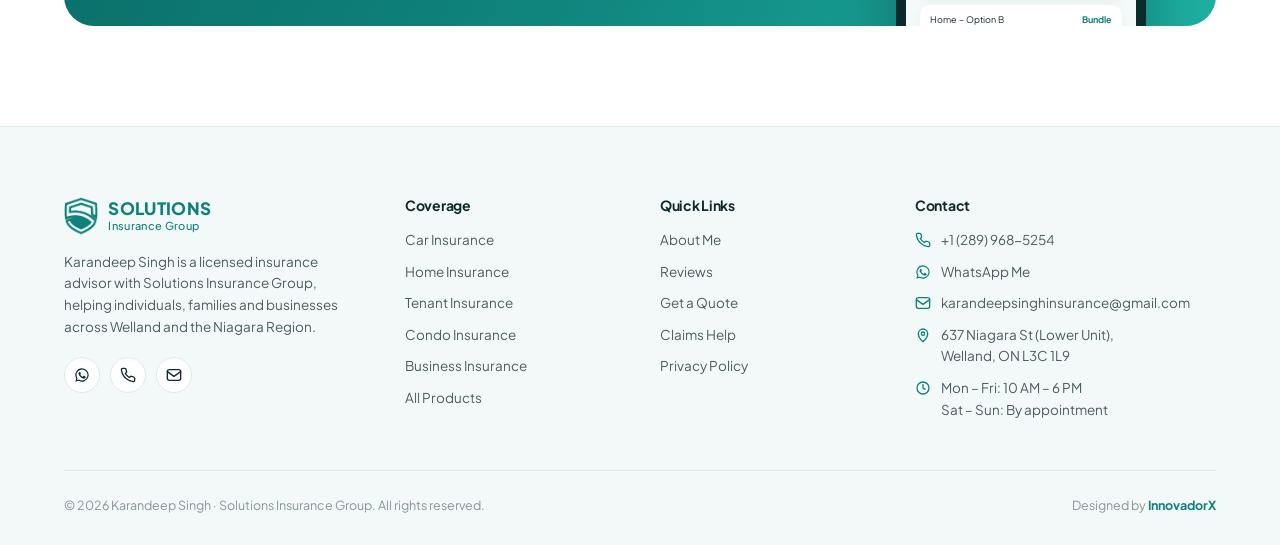
==== commit 9cd66f85: "all changes done" ====
--- a/index.html
+++ b/index.html
@@ -2,9 +2,9 @@
 <html lang="en">
 <head>
 <meta charset="UTF-8">
-<meta name="viewport" content="width=device-width, initial-scale=1">
-<title>Karandeep Singh | Insurance Advisor in Welland – Solutions Insurance Group</title>
-<meta name="description" content="Karandeep Singh, insurance advisor in Welland, Ontario. Compare car, home and business insurance quotes from leading insurers.">
+<meta name="viewport" content="width=device-width, initial-scale=1, viewport-fit=cover">
+<title>Karandeep Singh | Insurance Advisor in Welland, Ontario</title>
+<meta name="description" content="Karandeep Singh, licensed insurance advisor in Welland, Ontario. Compare car, home, business and life insurance quotes from trusted Canadian insurers.">
 <link rel="icon" type="image/png" href="images/favicon.png">
 <link rel="preconnect" href="https://fonts.googleapis.com">
 <link rel="preconnect" href="https://fonts.gstatic.com" crossorigin>
@@ -14,17 +14,17 @@
 <body>
 <header class="site-header" id="header">
   <div class="container nav">
-    <a href="index.html" class="logo" aria-label="Solutions Insurance Group home"><img src="images/mark-teal.png" alt="" width="36" height="40"><span class="logo-text"><b>SOLUTIONS</b><span>Insurance Group</span></span><span class="logo-person"><b>Karandeep Singh</b><span>Insurance Advisor</span></span></a>
+    <a href="index.html" class="logo" aria-label="Karandeep Singh – Solutions Insurance Group, home"><img src="images/mark-teal.png" alt="" width="36" height="40"><span class="logo-text"><b>SOLUTIONS</b><span>Insurance Group</span></span><span class="logo-person"><b>Karandeep Singh</b><span>Insurance Advisor</span></span></a>
     <nav class="nav-links" id="navLinks">
       <a href="index.html" class="active">Home</a>
-      <div class="has-drop"><button aria-expanded="false">Products <svg viewBox="0 0 24 24" fill="none" stroke="currentColor" stroke-width="2" stroke-linecap="round" stroke-linejoin="round"><path d="M6 9l6 6 6-6"/></svg></button><div class="drop"><div><h5>Vehicle Insurance</h5><a href="car-insurance.html">Car Insurance</a><a href="products.html#atv-insurance">ATV Insurance</a><a href="products.html#snowmobile-insurance">Snowmobile Insurance</a><a href="products.html#boat-insurance">Boat Insurance</a><a href="products.html#trailer-insurance">Trailer Insurance</a></div><div><h5>Property Insurance</h5><a href="home-insurance.html">Home Insurance</a><a href="products.html#tenant-renters-insurance">Tenant & Renters Insurance</a><a href="products.html#condo-insurance">Condo Insurance</a><a href="products.html#vacation-property-cottage">Vacation Property & Cottage</a></div><div><h5>Commercial Insurance</h5><a href="products.html#restaurants-hospitality">Restaurants & Hospitality</a><a href="products.html#retail-small-businesses">Retail & Small Businesses</a><a href="products.html#contractors-trades">Contractors & Trades</a><a href="products.html#professional-services">Professional Services</a><a href="products.html#transport-logistics">Transport & Logistics</a><a href="products.html#healthcare-wellness">Healthcare & Wellness</a><a href="products.html#manufacturing-warehousing">Manufacturing & Warehousing</a><a href="products.html#group-benefits">Group Benefits</a></div><div class="all"><a href="products.html">View all products →</a><a href="https://zfrmz.com/deGzTHOyWTY7gISshfuO" target="_blank" rel="noopener">Claims support →</a></div></div></div>
+      <div class="has-drop"><button aria-expanded="false">Products <svg viewBox="0 0 24 24" fill="none" stroke="currentColor" stroke-width="2" stroke-linecap="round" stroke-linejoin="round"><path d="M6 9l6 6 6-6"/></svg></button><div class="drop"><div><h5>Vehicle Insurance</h5><a href="car-insurance.html">Car Insurance</a><a href="contact.html?type=ATV%20Insurance#quote">ATV Insurance</a><a href="contact.html?type=Snowmobile%20Insurance#quote">Snowmobile Insurance</a><a href="contact.html?type=Boat%20Insurance#quote">Boat Insurance</a><a href="contact.html?type=Trailer%20Insurance#quote">Trailer Insurance</a></div><div><h5>Property Insurance</h5><a href="home-insurance.html">Home Insurance</a><a href="contact.html?type=Tenant%20%26%20Renters%20Insurance#quote">Tenant & Renters Insurance</a><a href="contact.html?type=Condo%20Insurance#quote">Condo Insurance</a><a href="contact.html?type=Cottage%20%26%20Vacation%20Property#quote">Cottage & Vacation Property</a></div><div><h5>Business Insurance</h5><a href="contact.html?type=Business%20Insurance&for=Restaurants%20%26%20Hospitality#quote">Restaurants & Hospitality</a><a href="contact.html?type=Business%20Insurance&for=Retail%20%26%20Small%20Business#quote">Retail & Small Business</a><a href="contact.html?type=Business%20Insurance&for=Contractors%20%26%20Trades#quote">Contractors & Trades</a><a href="contact.html?type=Business%20Insurance&for=Professional%20Services#quote">Professional Services</a><a href="contact.html?type=Business%20Insurance&for=Transport%20%26%20Logistics#quote">Transport & Logistics</a><a href="contact.html?type=Business%20Insurance&for=Healthcare%20%26%20Wellness#quote">Healthcare & Wellness</a><a href="contact.html?type=Business%20Insurance&for=Manufacturing%20%26%20Warehousing#quote">Manufacturing & Warehousing</a><a href="contact.html?type=Group%20Benefits#quote">Group Benefits</a></div><div class="all"><a href="products.html">View all products →</a><a href="contact.html?type=Claims%20Help#quote">Need help with a claim? →</a></div></div></div>
       <a href="about.html">About Me</a>
-      <a href="https://zfrmz.com/deGzTHOyWTY7gISshfuO" target="_blank" rel="noopener">Claims</a>
+      <a href="index.html#reviews">Reviews</a>
       <a href="contact.html">Contact</a>
     </nav>
     <div class="nav-right">
-      <a href="https://ssinsurance.kioskassist.com/" class="portal" target="_blank" rel="noopener">Client Portal</a>
-      <a href="https://zfrmz.com/pjGH0cXP8phQXoyqAUi5" class="btn btn-primary" target="_blank" rel="noopener">Get a Quote</a>
+      <a href="https://wa.me/12899685254?text=Hi%20Karandeep%2C%20I%27d%20like%20to%20ask%20about%20insurance." class="nav-wa" target="_blank" rel="noopener" aria-label="WhatsApp Karandeep"><svg viewBox="0 0 24 24" fill="currentColor"><path d="M12 2a10 10 0 00-8.6 15.1L2 22l5-1.3A10 10 0 1012 2zm0 18.2a8.2 8.2 0 01-4.2-1.2l-.3-.2-3 .8.8-2.9-.2-.3A8.2 8.2 0 1112 20.2zm4.5-6.1c-.2-.1-1.5-.7-1.7-.8s-.4-.1-.6.1-.7.8-.8 1-.3.2-.5.1a6.7 6.7 0 01-3.3-2.9c-.3-.4.2-.4.7-1.4.1-.2 0-.3 0-.4l-.8-1.8c-.2-.5-.4-.4-.6-.4h-.5a1 1 0 00-.7.3 3 3 0 00-.9 2.2 5.2 5.2 0 001.1 2.7 11.8 11.8 0 004.5 4c1.7.7 2.3.8 3.2.6a2.7 2.7 0 001.8-1.3 2.2 2.2 0 00.1-1.3c0-.1-.2-.2-.5-.3z"/></svg><span>WhatsApp</span></a>
+      <a href="contact.html#quote" class="btn btn-primary">Get a Quote</a>
       <button class="menu-btn" id="menuBtn" aria-label="Open menu" aria-expanded="false"><svg viewBox="0 0 24 24" fill="none" stroke="currentColor" stroke-width="2" stroke-linecap="round"><path d="M4 7h16M4 12h16M4 17h16"/></svg></button>
     </div>
   </div>
@@ -34,22 +34,23 @@
   <div class="container">
     <div class="hero-grid">
       <div class="hero-copy">
-        <span class="badge"><svg viewBox="0 0 24 24" fill="currentColor"><path d="M12 2l1.8 5.2L19 9l-5.2 1.8L12 16l-1.8-5.2L5 9l5.2-1.8L12 2zm7 11l.9 2.1L22 16l-2.1.9L19 19l-.9-2.1L16 16l2.1-.9L19 13z"/></svg>Your insurance advisor in Welland</span>
-        <h1>Compare Insurance <br>Quotes <span class="accent">In One Place</span></h1>
-        <p>I’m Karandeep Singh, an insurance advisor with Solutions Insurance Group. I compare leading insurers to find you the right auto, home and business coverage at the best value.</p>
+        <span class="badge"><svg viewBox="0 0 24 24" fill="currentColor"><path d="M12 2l1.8 5.2L19 9l-5.2 1.8L12 16l-1.8-5.2L5 9l5.2-1.8L12 2zm7 11l.9 2.1L22 16l-2.1.9L19 19l-.9-2.1L16 16l2.1-.9L19 13z"/></svg>Licensed insurance advisor · Welland, ON</span>
+        <h1 class="hero-anim">The Right <span class="rot accent" id="rot">Car</span> Insurance, <br>Without the Guesswork</h1>
+        <p>I shop your policy across multiple Canadian insurers, explain the trade-offs in plain language, and help you lock in solid protection at a price that makes sense.</p>
         <div class="hero-cta">
-          <a href="https://zfrmz.com/pjGH0cXP8phQXoyqAUi5" target="_blank" rel="noopener" class="btn btn-primary">Get a Free Quote <svg viewBox="0 0 24 24" fill="none" stroke="currentColor" stroke-width="2" stroke-linecap="round" stroke-linejoin="round"><path d="M5 12h14M13 6l6 6-6 6"/></svg></a>
+          <a href="contact.html#quote" class="btn btn-primary">Get My Free Quote <svg viewBox="0 0 24 24" fill="none" stroke="currentColor" stroke-width="2" stroke-linecap="round" stroke-linejoin="round"><path d="M5 12h14M13 6l6 6-6 6"/></svg></a>
+          <a href="https://wa.me/12899685254?text=Hi%20Karandeep%2C%20I%27d%20like%20to%20ask%20about%20insurance." target="_blank" rel="noopener" class="btn btn-wa"><svg viewBox="0 0 24 24" fill="currentColor"><path d="M12 2a10 10 0 00-8.6 15.1L2 22l5-1.3A10 10 0 1012 2zm0 18.2a8.2 8.2 0 01-4.2-1.2l-.3-.2-3 .8.8-2.9-.2-.3A8.2 8.2 0 1112 20.2zm4.5-6.1c-.2-.1-1.5-.7-1.7-.8s-.4-.1-.6.1-.7.8-.8 1-.3.2-.5.1a6.7 6.7 0 01-3.3-2.9c-.3-.4.2-.4.7-1.4.1-.2 0-.3 0-.4l-.8-1.8c-.2-.5-.4-.4-.6-.4h-.5a1 1 0 00-.7.3 3 3 0 00-.9 2.2 5.2 5.2 0 001.1 2.7 11.8 11.8 0 004.5 4c1.7.7 2.3.8 3.2.6a2.7 2.7 0 001.8-1.3 2.2 2.2 0 00.1-1.3c0-.1-.2-.2-.5-.3z"/></svg>WhatsApp Me</a>
           <a href="tel:+12899685254" class="btn btn-outline"><svg viewBox="0 0 24 24" fill="none" stroke="currentColor" stroke-width="2" stroke-linecap="round" stroke-linejoin="round"><path d="M22 16.9v3a2 2 0 01-2.2 2 19.8 19.8 0 01-8.6-3.1 19.5 19.5 0 01-6-6A19.8 19.8 0 012.1 4.2 2 2 0 014.1 2h3a2 2 0 012 1.7c.1.9.4 1.8.7 2.7a2 2 0 01-.5 2.1L8 9.8a16 16 0 006 6l1.3-1.3a2 2 0 012.1-.4c.9.3 1.8.6 2.7.7a2 2 0 011.7 2z"/></svg>(289) 968-5254</a>
         </div>
         <div class="hero-checks">
-          <span><svg viewBox="0 0 24 24" fill="none" stroke="currentColor" stroke-width="2" stroke-linecap="round" stroke-linejoin="round"><path d="M12 2l8 3.5v6c0 5-3.4 8.8-8 10.5-4.6-1.7-8-5.5-8-10.5v-6L12 2z"/><path d="M9 12l2 2 4-4"/></svg>Licensed Insurance Broker</span>
-          <span><svg viewBox="0 0 24 24" fill="none" stroke="currentColor" stroke-width="2" stroke-linecap="round" stroke-linejoin="round"><path d="M13 2L4 14h7l-1 8 9-12h-7l1-8z"/></svg>Competitive Quotes</span>
-          <span><svg viewBox="0 0 24 24" fill="none" stroke="currentColor" stroke-width="2" stroke-linecap="round" stroke-linejoin="round"><rect x="3" y="3" width="18" height="18" rx="5"/><path d="M8 12l3 3 5-6"/></svg>24/7 Claims Assistance</span>
+          <span><svg viewBox="0 0 24 24" fill="none" stroke="currentColor" stroke-width="2" stroke-linecap="round" stroke-linejoin="round"><path d="M12 2l8 3.5v6c0 5-3.4 8.8-8 10.5-4.6-1.7-8-5.5-8-10.5v-6L12 2z"/><path d="M9 12l2 2 4-4"/></svg>Licensed in Ontario</span>
+          <span><svg viewBox="0 0 24 24" fill="none" stroke="currentColor" stroke-width="2" stroke-linecap="round" stroke-linejoin="round"><path d="M13 2L4 14h7l-1 8 9-12h-7l1-8z"/></svg>Multiple insurers, one call</span>
+          <span><svg viewBox="0 0 24 24" fill="none" stroke="currentColor" stroke-width="2" stroke-linecap="round" stroke-linejoin="round"><rect x="3" y="3" width="18" height="18" rx="5"/><path d="M8 12l3 3 5-6"/></svg>Free, no-obligation quotes</span>
         </div>
       </div>
       <div class="hero-visual">
         <div class="hero-media ph photo">
-          <img src="images/karandeep.jpg" alt="Karandeep Singh, Insurance Advisor at Solutions Insurance Group" onerror="this.parentNode.classList.add('noimg')">
+          <img src="images/karandeep.jpg" alt="Karandeep Singh, insurance advisor in Welland" onerror="this.parentNode.classList.add('noimg')">
           <span class="ph-label">images/karandeep.jpg</span>
         </div>
         <div class="rating-chip" style="color:var(--navy)"><img src="images/mark-teal.png" alt="" style="width:14px;height:auto">Solutions <i>Insurance Group</i></div>
@@ -61,12 +62,12 @@
           <div class="bar"><span></span></div>
           <div class="policy-foot"><span>Coverage</span><span>80%</span></div>
         </div>
-        <div class="name-chip"><b>Karandeep Singh</b><small>Insurance Advisor</small></div>
+        <div class="name-chip"><b>Karandeep Singh</b><small>Your Insurance Advisor</small></div>
       </div>
     </div>
     <div class="partners">
-      <h3>I compare quotes from Canada’s leading insurers</h3>
-      <div class="partner-row"><div class="partner"><img src="images/partner-chubb.png" alt="Chubb" onerror="this.parentNode.classList.add('noimg')"><span class="ph-label">Chubb</span></div><div class="partner"><img src="images/partner-wawanesa.png" alt="Wawanesa" onerror="this.parentNode.classList.add('noimg')"><span class="ph-label">Wawanesa</span></div><div class="partner"><img src="images/partner-definity.png" alt="Definity" onerror="this.parentNode.classList.add('noimg')"><span class="ph-label">Definity</span></div><div class="partner"><img src="images/partner-unica.png" alt="Unica" onerror="this.parentNode.classList.add('noimg')"><span class="ph-label">Unica</span></div><div class="partner"><img src="images/partner-echelon.png" alt="Echelon" onerror="this.parentNode.classList.add('noimg')"><span class="ph-label">Echelon</span></div><div class="partner"><img src="images/partner-optimum.png" alt="Optimum" onerror="this.parentNode.classList.add('noimg')"><span class="ph-label">Optimum</span></div></div>
+      <h3>Quotes from insurers Canadians know and trust</h3>
+      <div class="marquee" aria-label="Insurers I work with"><div class="marquee-track"><div class="logo-item"><img src="images/partners/chubb.png" alt="Chubb" onerror="this.parentNode.classList.add('noimg')"><span class="wm">Chubb</span></div><div class="logo-item"><img src="images/partners/wawanesa.png" alt="Wawanesa" onerror="this.parentNode.classList.add('noimg')"><span class="wm">Wawanesa</span></div><div class="logo-item"><img src="images/partners/definity.png" alt="Definity" onerror="this.parentNode.classList.add('noimg')"><span class="wm">Definity</span></div><div class="logo-item"><img src="images/partners/unica.png" alt="Unica" onerror="this.parentNode.classList.add('noimg')"><span class="wm">Unica</span></div><div class="logo-item"><img src="images/partners/echelon.png" alt="Echelon" onerror="this.parentNode.classList.add('noimg')"><span class="wm">Echelon</span></div><div class="logo-item"><img src="images/partners/optimum.png" alt="Optimum" onerror="this.parentNode.classList.add('noimg')"><span class="wm">Optimum</span></div><div class="logo-item"><img src="images/partners/apollo.png" alt="Apollo" onerror="this.parentNode.classList.add('noimg')"><span class="wm">Apollo</span></div><div class="logo-item"><img src="images/partners/april.png" alt="April" onerror="this.parentNode.classList.add('noimg')"><span class="wm">April</span></div><div class="logo-item" aria-hidden="true"><img src="images/partners/chubb.png" alt="Chubb" onerror="this.parentNode.classList.add('noimg')"><span class="wm">Chubb</span></div><div class="logo-item" aria-hidden="true"><img src="images/partners/wawanesa.png" alt="Wawanesa" onerror="this.parentNode.classList.add('noimg')"><span class="wm">Wawanesa</span></div><div class="logo-item" aria-hidden="true"><img src="images/partners/definity.png" alt="Definity" onerror="this.parentNode.classList.add('noimg')"><span class="wm">Definity</span></div><div class="logo-item" aria-hidden="true"><img src="images/partners/unica.png" alt="Unica" onerror="this.parentNode.classList.add('noimg')"><span class="wm">Unica</span></div><div class="logo-item" aria-hidden="true"><img src="images/partners/echelon.png" alt="Echelon" onerror="this.parentNode.classList.add('noimg')"><span class="wm">Echelon</span></div><div class="logo-item" aria-hidden="true"><img src="images/partners/optimum.png" alt="Optimum" onerror="this.parentNode.classList.add('noimg')"><span class="wm">Optimum</span></div><div class="logo-item" aria-hidden="true"><img src="images/partners/apollo.png" alt="Apollo" onerror="this.parentNode.classList.add('noimg')"><span class="wm">Apollo</span></div><div class="logo-item" aria-hidden="true"><img src="images/partners/april.png" alt="April" onerror="this.parentNode.classList.add('noimg')"><span class="wm">April</span></div></div></div>
     </div>
   </div>
 </section>
@@ -74,38 +75,38 @@
 <section class="categories" id="insurance">
   <div class="container">
     <div class="sec-head-center">
-      <span class="badge"><svg viewBox="0 0 24 24" fill="currentColor"><path d="M12 2l1.8 5.2L19 9l-5.2 1.8L12 16l-1.8-5.2L5 9l5.2-1.8L12 2zm7 11l.9 2.1L22 16l-2.1.9L19 19l-.9-2.1L16 16l2.1-.9L19 13z"/></svg>What we offer</span>
-      <h2>The Cover You Need, All <br><span class="accent">In One Calm Place</span></h2>
-      <p>Pick a category &amp; we’ll match you with quotes from Ontario’s leading insurers – tailored to your needs.</p>
+      <span class="badge"><svg viewBox="0 0 24 24" fill="currentColor"><path d="M12 2l1.8 5.2L19 9l-5.2 1.8L12 16l-1.8-5.2L5 9l5.2-1.8L12 2zm7 11l.9 2.1L22 16l-2.1.9L19 19l-.9-2.1L16 16l2.1-.9L19 13z"/></svg>Coverage options</span>
+      <h2>Protection for Every <br><span class="accent">Stage of Life</span></h2>
+      <p>Choose what you’d like to protect and I’ll put together options that fit your needs and your budget.</p>
     </div>
     <div class="cat-grid"><article class="cat bg-blue">
-  <h3>Car Insurance</h3><p>Drive with confidence – affordable plans built for safety and savings.</p>
-  <a href="car-insurance.html" class="btn btn-sm">Learn More</a>
+  <h3>Car Insurance</h3><p>Ontario-compliant auto coverage with the extras that actually matter to you.</p>
+  <a href="car-insurance.html" class="btn btn-sm">Explore</a>
   <div class="cat-art"><img src="images/cat-auto.png" alt="" onerror="this.parentNode.classList.add('noimg')"><span class="emo">🚗</span></div>
 </article>
 <article class="cat bg-pink">
-  <h3>Home Insurance</h3><p>Reliable, affordable protection for your house and everything in it.</p>
-  <a href="home-insurance.html" class="btn btn-sm">Learn More</a>
+  <h3>Home Insurance</h3><p>Protect the place you live and everything inside it from life’s surprises.</p>
+  <a href="home-insurance.html" class="btn btn-sm">Explore</a>
   <div class="cat-art"><img src="images/cat-home.png" alt="" onerror="this.parentNode.classList.add('noimg')"><span class="emo">🏡</span></div>
 </article>
 <article class="cat bg-lilac">
-  <h3>Commercial Business</h3><p>Custom commercial insurance for every industry and size.</p>
-  <a href="products.html#commercial-insurance" class="btn btn-sm">Learn More</a>
+  <h3>Business Insurance</h3><p>Liability, property and vehicle coverage shaped around how your business runs.</p>
+  <a href="contact.html?type=Business%20Insurance#quote" class="btn btn-sm">Get a Quote</a>
   <div class="cat-art"><img src="images/cat-business.png" alt="" onerror="this.parentNode.classList.add('noimg')"><span class="emo">🏢</span></div>
 </article>
 <article class="cat bg-purple">
-  <h3>Tenant & Condo</h3><p>Cover your belongings and liability when you rent or own a unit.</p>
-  <a href="products.html#property-insurance" class="btn btn-sm">Learn More</a>
+  <h3>Tenant & Condo</h3><p>Affordable cover for your belongings and liability, whether you rent or own a unit.</p>
+  <a href="contact.html?type=Condo%20Insurance#quote" class="btn btn-sm">Get a Quote</a>
   <div class="cat-art"><img src="images/cat-condo.png" alt="" onerror="this.parentNode.classList.add('noimg')"><span class="emo">🔑</span></div>
 </article>
 <article class="cat bg-mint">
-  <h3>Life & Health</h3><p>Financial protection for your family’s future and everyday health.</p>
-  <a href="products.html#life-health-travel" class="btn btn-sm">Learn More</a>
+  <h3>Life & Health</h3><p>Peace of mind that your loved ones are looked after, whatever happens.</p>
+  <a href="contact.html?type=Life%20Insurance#quote" class="btn btn-sm">Get a Quote</a>
   <div class="cat-art"><img src="images/cat-life.png" alt="" onerror="this.parentNode.classList.add('noimg')"><span class="emo">❤️</span></div>
 </article>
 <article class="cat bg-peach">
-  <h3>Recreational Vehicles</h3><p>ATVs, snowmobiles, boats and trailers – covered for every season.</p>
-  <a href="products.html#vehicle-insurance" class="btn btn-sm">Learn More</a>
+  <h3>Recreational Vehicles</h3><p>Boats, ATVs, sleds and trailers – insured for every season you ride.</p>
+  <a href="contact.html?type=Boat%20Insurance&for=Recreational%20vehicles#quote" class="btn btn-sm">Get a Quote</a>
   <div class="cat-art"><img src="images/cat-rec.png" alt="" onerror="this.parentNode.classList.add('noimg')"><span class="emo">🚤</span></div>
 </article></div>
   </div>
@@ -115,35 +116,35 @@
   <div class="container">
     <div class="sec-head">
       <div>
-        <span class="badge"><svg viewBox="0 0 24 24" fill="currentColor"><path d="M12 2l1.8 5.2L19 9l-5.2 1.8L12 16l-1.8-5.2L5 9l5.2-1.8L12 2zm7 11l.9 2.1L22 16l-2.1.9L19 19l-.9-2.1L16 16l2.1-.9L19 13z"/></svg>Why work with me?</span>
-        <h2>Trusted Advice. <span class="accent">Personal Service.</span></h2>
-      </div>
-      <p>Insurance should be simple, honest, and built around your life. Here’s what you get when you work with me.</p>
+        <span class="badge"><svg viewBox="0 0 24 24" fill="currentColor"><path d="M12 2l1.8 5.2L19 9l-5.2 1.8L12 16l-1.8-5.2L5 9l5.2-1.8L12 2zm7 11l.9 2.1L22 16l-2.1.9L19 19l-.9-2.1L16 16l2.1-.9L19 13z"/></svg>Why choose me</span>
+        <h2>Straight Answers. <span class="accent">Real Savings.</span></h2>
+      </div>
+      <p>No call centres and no runaround – just one advisor who takes the time to get your coverage right.</p>
     </div>
     <div class="bento">
       <article class="fx wide">
         <div class="fx-vis"><div class="stack">
-          <div class="mini m1"><div><b>Home Insurance</b><small>Compared across leading insurers</small><span class="tag">Best Value</span></div><span class="emo">🏡</span></div>
-          <div class="mini m2"><div><b>Car Insurance</b><small>Compared across leading insurers</small><span class="tag" style="background:var(--t-purple)">Compare</span></div><span class="emo">🚙</span></div>
-        </div></div>
-        <h3>Competitive Quotes</h3>
-        <p>I compare rates from Ontario’s leading insurers to secure the right coverage at the best value.</p>
+          <div class="mini m1"><div><b>Home Insurance</b><small>3 insurers compared</small><span class="tag">Best Value</span></div><span class="emo">🏡</span></div>
+          <div class="mini m2"><div><b>Car Insurance</b><small>3 insurers compared</small><span class="tag" style="background:var(--t-purple)">Compare</span></div><span class="emo">🚙</span></div>
+        </div></div>
+        <h3>Side-by-Side Comparisons</h3>
+        <p>Instead of one company’s price, you see several – with the differences in coverage spelled out clearly.</p>
       </article>
       <article class="fx wide">
         <div class="fx-vis"><div style="display:grid;justify-items:center">
           <div class="platform">🏘️</div>
           <div class="chips"><span class="chip v">Home</span><span class="chip p">Condo</span><span class="chip v">Tenant</span><span class="chip b">Auto</span><span class="chip p">Business</span></div>
         </div></div>
-        <h3>Save More With Custom-Built Policies</h3>
-        <p>Get the coverage you need – without paying for what you don’t.</p>
+        <h3>Coverage That Fits You</h3>
+        <p>Pay for the protection you actually need, and skip the add-ons you don’t.</p>
       </article>
       <article class="fx">
         <div class="fx-vis">
-          <div class="promo a"><b>Personal Insurance</b><small>Auto, home, life, travel &amp; health</small><span class="go">Explore</span><span class="emo">🚘</span></div>
-          <div class="promo b"><b>Business Insurance</b><small>Property, liability &amp; benefits</small><span class="go">Explore</span><span class="emo">🏢</span></div>
-        </div>
-        <h3>Wide Range of Products</h3>
-        <p>Smarter choices, better coverage – insurance that works for you and your business.</p>
+          <div class="promo a"><b>Personal Coverage</b><small>Car, home, life &amp; travel</small><span class="go">Explore</span><span class="emo">🚘</span></div>
+          <div class="promo b"><b>Business Coverage</b><small>Liability, property &amp; benefits</small><span class="go">Explore</span><span class="emo">🏢</span></div>
+        </div>
+        <h3>Everything in One Place</h3>
+        <p>Car, home, business and life coverage, all handled by the same trusted advisor.</p>
       </article>
       <article class="fx">
         <div class="fx-vis"><div class="tiles">
@@ -151,50 +152,55 @@
           <div class="tile bg-peach"><span>🏠</span>Home</div><div class="tile bg-mint"><span>❤️</span>Life</div><div class="tile bg-lilac"><span>🚤</span>Boat</div>
           <div class="tile bg-lilac"><span>💼</span>Business</div><div class="tile bg-purple"><span>🔑</span>Tenant</div><div class="tile bg-blue"><span>🏢</span>Condo</div>
         </div></div>
-        <h3>Personalized Service</h3>
-        <p>One advisor who knows your file – personal attention and long-term support.</p>
+        <h3>Service That Feels Personal</h3>
+        <p>You’ll always know who to call – I know your file, your history and your goals.</p>
       </article>
       <article class="fx">
         <div class="fx-vis"><div class="list">
-          <div class="mini bg-blue"><div><b>Self-Serve Portal</b><small>Policy documents online</small></div><span class="plus">+</span></div>
-          <div class="mini bg-mint"><div><b>Claims Support</b><small>Available 24/7</small></div><span class="pill">Start</span></div>
-          <div class="mini bg-pink"><div><b>Talk to a Broker</b><small>Mon – Fri, 10 – 6</small></div><span class="plus">+</span></div>
-        </div></div>
-        <h3>Real Support. No Hassle.</h3>
-        <p>Expert guidance when you need it – clear answers, no complications.</p>
-      </article>
-    </div>
-  </div>
-</section>
-
-<!-- Client reviews: this section stays hidden until reviews are added in assets/main.js (REVIEWS list) -->
-<section class="testimonials" id="reviews" hidden>
+          <div class="mini bg-mint"><div><b>WhatsApp Me</b><small>Quick questions, quick replies</small></div><span class="plus">+</span></div>
+          <div class="mini bg-blue"><div><b>Policy Changes</b><small>New car, new address, new home</small></div><span class="pill">Update</span></div>
+          <div class="mini bg-pink"><div><b>Claims Help</b><small>Guidance when it counts</small></div><span class="plus">+</span></div>
+        </div></div>
+        <h3>Help When It Counts</h3>
+        <p>Renewals, policy changes or a claim – reach me by phone, WhatsApp or email.</p>
+      </article>
+    </div>
+  </div>
+</section>
+
+<section class="testimonials" id="reviews">
   <div class="container">
     <div class="sec-head">
       <div>
-        <span class="badge"><svg viewBox="0 0 24 24" fill="currentColor"><path d="M12 2l1.8 5.2L19 9l-5.2 1.8L12 16l-1.8-5.2L5 9l5.2-1.8L12 2zm7 11l.9 2.1L22 16l-2.1.9L19 19l-.9-2.1L16 16l2.1-.9L19 13z"/></svg>Client experiences</span>
-        <h2>What My <span class="accent">Clients Say</span></h2>
-      </div>
-      <p>Families and businesses across Welland and the Niagara Region I’ve helped with their insurance.</p>
-    </div>
-    <div class="t-grid">
-      <div class="g-tile">
-        <div class="stars" aria-label="5 out of 5 stars"><svg viewBox="0 0 24 24" fill="currentColor"><path d="M12 2l3 6.3 6.9.9-5 4.8 1.2 6.9L12 17.6 5.9 20.9 7.1 14l-5-4.8 6.9-.9L12 2z"/></svg><svg viewBox="0 0 24 24" fill="currentColor"><path d="M12 2l3 6.3 6.9.9-5 4.8 1.2 6.9L12 17.6 5.9 20.9 7.1 14l-5-4.8 6.9-.9L12 2z"/></svg><svg viewBox="0 0 24 24" fill="currentColor"><path d="M12 2l3 6.3 6.9.9-5 4.8 1.2 6.9L12 17.6 5.9 20.9 7.1 14l-5-4.8 6.9-.9L12 2z"/></svg><svg viewBox="0 0 24 24" fill="currentColor"><path d="M12 2l3 6.3 6.9.9-5 4.8 1.2 6.9L12 17.6 5.9 20.9 7.1 14l-5-4.8 6.9-.9L12 2z"/></svg><svg viewBox="0 0 24 24" fill="currentColor"><path d="M12 2l3 6.3 6.9.9-5 4.8 1.2 6.9L12 17.6 5.9 20.9 7.1 14l-5-4.8 6.9-.9L12 2z"/></svg></div>
-        <div><b>Worked with me?</b><p>Your feedback helps other families find the right coverage.</p></div>
-        <a class="g" href="https://www.google.com/maps/search/?api=1&query=Solutions+Insurance+637+Niagara+St+Welland" target="_blank" rel="noopener">Leave a Google review →</a>
-      </div>
-      <div class="t-card">
-        <div class="stars" aria-label="5 out of 5 stars"><svg viewBox="0 0 24 24" fill="currentColor"><path d="M12 2l3 6.3 6.9.9-5 4.8 1.2 6.9L12 17.6 5.9 20.9 7.1 14l-5-4.8 6.9-.9L12 2z"/></svg><svg viewBox="0 0 24 24" fill="currentColor"><path d="M12 2l3 6.3 6.9.9-5 4.8 1.2 6.9L12 17.6 5.9 20.9 7.1 14l-5-4.8 6.9-.9L12 2z"/></svg><svg viewBox="0 0 24 24" fill="currentColor"><path d="M12 2l3 6.3 6.9.9-5 4.8 1.2 6.9L12 17.6 5.9 20.9 7.1 14l-5-4.8 6.9-.9L12 2z"/></svg><svg viewBox="0 0 24 24" fill="currentColor"><path d="M12 2l3 6.3 6.9.9-5 4.8 1.2 6.9L12 17.6 5.9 20.9 7.1 14l-5-4.8 6.9-.9L12 2z"/></svg><svg viewBox="0 0 24 24" fill="currentColor"><path d="M12 2l3 6.3 6.9.9-5 4.8 1.2 6.9L12 17.6 5.9 20.9 7.1 14l-5-4.8 6.9-.9L12 2z"/></svg></div>
-        <blockquote id="tQuote"></blockquote>
-        <div class="t-person">
-          <div class="t-avatar" id="tAv" style="display:grid;place-items:center;background:var(--primary-soft);color:var(--primary);font-size:11px;font-weight:700"></div>
-          <div><b id="tName"></b><small id="tType"></small></div>
-        </div>
-      </div>
-      <div class="a-tile bg-blue"><span class="t">🏆</span><b>IBAO Rising Talent Award</b><small>Solutions Insurance Group · 2025 Winner</small></div>
-      <div class="a-tile bg-mint"><span class="t">🏆</span><b>IBC Digital Innovation Award</b><small>Solutions Insurance Group · 2025 Winner</small></div>
-    </div>
-    <div class="t-dots" id="tDots"></div>
+        <span class="badge"><svg viewBox="0 0 24 24" fill="currentColor"><path d="M12 2l1.8 5.2L19 9l-5.2 1.8L12 16l-1.8-5.2L5 9l5.2-1.8L12 2zm7 11l.9 2.1L22 16l-2.1.9L19 19l-.9-2.1L16 16l2.1-.9L19 13z"/></svg>Client reviews</span>
+        <h2>What Clients <span class="accent">Are Saying</span></h2>
+      </div>
+      <p>Read honest feedback from people I’ve helped – and share your own experience in under a minute.</p>
+    </div>
+    <div class="rv-grid">
+      <div>
+        <div class="rv-summary" id="rvSummary" hidden><b id="rvAvg">5.0</b><div><div class="stars" aria-label="5 out of 5 stars"><svg viewBox="0 0 24 24" fill="currentColor"><path d="M12 2l3 6.3 6.9.9-5 4.8 1.2 6.9L12 17.6 5.9 20.9 7.1 14l-5-4.8 6.9-.9L12 2z"/></svg><svg viewBox="0 0 24 24" fill="currentColor"><path d="M12 2l3 6.3 6.9.9-5 4.8 1.2 6.9L12 17.6 5.9 20.9 7.1 14l-5-4.8 6.9-.9L12 2z"/></svg><svg viewBox="0 0 24 24" fill="currentColor"><path d="M12 2l3 6.3 6.9.9-5 4.8 1.2 6.9L12 17.6 5.9 20.9 7.1 14l-5-4.8 6.9-.9L12 2z"/></svg><svg viewBox="0 0 24 24" fill="currentColor"><path d="M12 2l3 6.3 6.9.9-5 4.8 1.2 6.9L12 17.6 5.9 20.9 7.1 14l-5-4.8 6.9-.9L12 2z"/></svg><svg viewBox="0 0 24 24" fill="currentColor"><path d="M12 2l3 6.3 6.9.9-5 4.8 1.2 6.9L12 17.6 5.9 20.9 7.1 14l-5-4.8 6.9-.9L12 2z"/></svg></div><small id="rvCount"></small></div></div>
+        <div class="rv-list" id="rvList"></div>
+        <div class="rv-empty" id="rvEmpty"><span>💬</span><b>No reviews yet</b><p>Worked with me? Be the first to share your experience.</p></div>
+        <button class="btn btn-ghost" id="rvMore" hidden>Show more reviews</button>
+      </div>
+      <form class="form-card rv-form" id="reviewForm" novalidate>
+        <h3>Leave a Review</h3>
+        <p>Share your experience – it only takes a minute and helps other families choose.</p>
+        <div class="field"><label>Your rating *</label>
+          <div class="star-pick" id="starPick" role="radiogroup" aria-label="Rating">
+            <button type="button" data-v="1" aria-label="1 star"><svg viewBox="0 0 24 24" fill="currentColor"><path d="M12 2l3 6.3 6.9.9-5 4.8 1.2 6.9L12 17.6 5.9 20.9 7.1 14l-5-4.8 6.9-.9L12 2z"/></svg></button><button type="button" data-v="2" aria-label="2 stars"><svg viewBox="0 0 24 24" fill="currentColor"><path d="M12 2l3 6.3 6.9.9-5 4.8 1.2 6.9L12 17.6 5.9 20.9 7.1 14l-5-4.8 6.9-.9L12 2z"/></svg></button><button type="button" data-v="3" aria-label="3 stars"><svg viewBox="0 0 24 24" fill="currentColor"><path d="M12 2l3 6.3 6.9.9-5 4.8 1.2 6.9L12 17.6 5.9 20.9 7.1 14l-5-4.8 6.9-.9L12 2z"/></svg></button><button type="button" data-v="4" aria-label="4 stars"><svg viewBox="0 0 24 24" fill="currentColor"><path d="M12 2l3 6.3 6.9.9-5 4.8 1.2 6.9L12 17.6 5.9 20.9 7.1 14l-5-4.8 6.9-.9L12 2z"/></svg></button><button type="button" data-v="5" aria-label="5 stars"><svg viewBox="0 0 24 24" fill="currentColor"><path d="M12 2l3 6.3 6.9.9-5 4.8 1.2 6.9L12 17.6 5.9 20.9 7.1 14l-5-4.8 6.9-.9L12 2z"/></svg></button>
+          </div>
+          <input type="hidden" name="rating" value="5">
+        </div>
+        <div class="field"><label for="r-name">Your name *</label><input id="r-name" name="name" required maxlength="60" autocomplete="name"></div>
+        <div class="field"><label for="r-service">Service</label><select id="r-service" name="service"><option>Car Insurance</option><option>Home Insurance</option><option>Tenant & Renters Insurance</option><option>Condo Insurance</option><option>Cottage & Vacation Property</option><option>ATV Insurance</option><option>Snowmobile Insurance</option><option>Boat Insurance</option><option>Trailer Insurance</option><option>Business Insurance</option><option>Group Benefits</option><option>Life Insurance</option><option>Health Insurance</option><option>Travel Insurance</option><option>Other</option></select></div>
+        <div class="field"><label for="r-text">Your review *</label><textarea id="r-text" name="review" required minlength="10" maxlength="600" placeholder="How was your experience working with Karandeep?"></textarea></div>
+        <input type="text" name="_honey" class="hp" tabindex="-1" autocomplete="off" aria-hidden="true">
+        <button type="submit" class="btn btn-primary">Post My Review <svg viewBox="0 0 24 24" fill="none" stroke="currentColor" stroke-width="2" stroke-linecap="round" stroke-linejoin="round"><path d="M5 12h14M13 6l6 6-6 6"/></svg></button>
+        <div class="form-msg" id="reviewMsg" role="status"></div>
+      </form>
+    </div>
   </div>
 </section>
 
@@ -203,21 +209,21 @@
     <div class="sec-head">
       <div>
         <span class="badge"><svg viewBox="0 0 24 24" fill="currentColor"><path d="M12 2l1.8 5.2L19 9l-5.2 1.8L12 16l-1.8-5.2L5 9l5.2-1.8L12 2zm7 11l.9 2.1L22 16l-2.1.9L19 19l-.9-2.1L16 16l2.1-.9L19 13z"/></svg>Frequently asked questions</span>
-        <h2>Common <span class="accent">Questions</span> We Get</h2>
-      </div>
-      <p>Quick answers about coverage in Ontario and how I help you choose the right policy.</p>
+        <h2>Questions I <span class="accent">Hear Most</span></h2>
+      </div>
+      <p>Short, honest answers about coverage in Ontario. Have a different question? Just ask.</p>
     </div>
     <div class="faq-grid">
       <div class="faq-art" aria-hidden="true">
-        <img src="images/mark-teal.png" alt="" style="width:190px;filter:drop-shadow(0 22px 30px rgba(15,128,122,.3))">
-        <div class="float f1">🏠 Home</div><div class="float f2">✅ Approved</div><div class="float f3">🚗 Auto</div><div class="float f4">🏢 Business</div>
-      </div>
-      <div class="faq-list"><div class="faq-item open"><button class="faq-q" aria-expanded="true">Is car insurance mandatory in Ontario?<span class="ic"></span></button><div class="faq-a"><div><p>Yes. Driving without insurance is against the law in Ontario. Every policy must include third-party liability, statutory accident benefits, uninsured automobile coverage and direct compensation–property damage (DCPD).</p></div></div></div>
-<div class="faq-item"><button class="faq-q" aria-expanded="false">Can I opt out of DCPD on my auto policy?<span class="ic"></span></button><div class="faq-a"><div><p>Since 2024, Ontario drivers can opt out of DCPD to lower their premium. But you would then pay for your own vehicle repairs even when another driver causes the accident. For most drivers, keeping it is the safer choice.</p></div></div></div>
-<div class="faq-item"><button class="faq-q" aria-expanded="false">Is home insurance mandatory in Ontario?<span class="ic"></span></button><div class="faq-a"><div><p>Not by law. If you have a mortgage, though, your lender will require it – and even if you own your home outright, it is highly recommended to protect against unexpected losses.</p></div></div></div>
-<div class="faq-item"><button class="faq-q" aria-expanded="false">What types of insurance do you offer?<span class="ic"></span></button><div class="faq-a"><div><p>Car, home, tenant, condo, cottage, ATV, snowmobile, boat and trailer insurance, plus life, health, travel and a full range of commercial insurance and group benefits.</p></div></div></div>
-<div class="faq-item"><button class="faq-q" aria-expanded="false">How much does a quote cost?<span class="ic"></span></button><div class="faq-a"><div><p>Nothing. Getting a quote and talking through your options is free and doesn’t commit you to anything.</p></div></div></div>
-<div class="faq-item"><button class="faq-q" aria-expanded="false">When are you open?<span class="ic"></span></button><div class="faq-a"><div><p>The office is open Monday to Friday, 10:00 AM – 6:00 PM. Claims assistance is available 24/7 – because emergencies don’t wait for business hours.</p></div></div></div></div>
+        <img src="images/mark-teal.png" alt="" class="faq-mark">
+        <div class="float f1">🏠 Home</div><div class="float f2">✅ Covered</div><div class="float f3">🚗 Auto</div><div class="float f4">🏢 Business</div>
+      </div>
+      <div class="faq-list"><div class="faq-item open"><button class="faq-q" aria-expanded="true">Do I legally need car insurance in Ontario?<span class="ic"></span></button><div class="faq-a"><div><p>Yes. Every vehicle driven on Ontario roads must be insured, and each policy includes four required parts: liability, accident benefits, uninsured automobile and direct compensation for property damage (DCPD).</p></div></div></div>
+<div class="faq-item"><button class="faq-q" aria-expanded="false">Should I drop DCPD to save money?<span class="ic"></span></button><div class="faq-a"><div><p>You can, but think it through. Without DCPD you pay for your own repairs when someone else hits you, and the savings are often small. I’ll show you both options and the real price difference.</p></div></div></div>
+<div class="faq-item"><button class="faq-q" aria-expanded="false">Is home insurance required?<span class="ic"></span></button><div class="faq-a"><div><p>Ontario law doesn’t require it, but almost every mortgage lender does. Even with a paid-off home, a single fire or flood can cost far more than years of premiums.</p></div></div></div>
+<div class="faq-item"><button class="faq-q" aria-expanded="false">What can you insure?<span class="ic"></span></button><div class="faq-a"><div><p>Cars, homes, condos, rentals, cottages and recreational vehicles, plus life, health and travel coverage and most types of small and mid-sized businesses.</p></div></div></div>
+<div class="faq-item"><button class="faq-q" aria-expanded="false">Does a quote cost anything?<span class="ic"></span></button><div class="faq-a"><div><p>No. Quotes and advice are completely free, and there’s no obligation to buy.</p></div></div></div>
+<div class="faq-item"><button class="faq-q" aria-expanded="false">How can I reach you?<span class="ic"></span></button><div class="faq-a"><div><p>Call or WhatsApp (289) 968-5254, email karandeepsinghinsurance@gmail.com, or use the contact form. I’m available Monday to Friday, 10 AM – 6 PM, and on weekends by appointment.</p></div></div></div></div>
     </div>
   </div>
 </section>
@@ -225,21 +231,22 @@
   <div class="container">
     <div class="cta-box">
       <div class="cta-copy">
-        <span class="badge"><svg viewBox="0 0 24 24" fill="currentColor"><path d="M12 2l3 6.3 6.9.9-5 4.8 1.2 6.9L12 17.6 5.9 20.9 7.1 14l-5-4.8 6.9-.9L12 2z"/></svg>Your Welland insurance advisor</span>
-        <h2>Request Your Free Quote <br>Fast, Easy &amp; No Obligation</h2>
-        <p>Call, email or visit me at 637 Niagara St, Welland. I’ll compare quotes from leading insurers and walk you through every option.</p>
+        <span class="badge"><svg viewBox="0 0 24 24" fill="currentColor"><path d="M12 2l3 6.3 6.9.9-5 4.8 1.2 6.9L12 17.6 5.9 20.9 7.1 14l-5-4.8 6.9-.9L12 2z"/></svg>Free, no-obligation quotes</span>
+        <h2>Let’s Get You <br>Properly Covered</h2>
+        <p>Tell me what you’d like to protect and I’ll come back with clear, side-by-side options – no pressure, no jargon.</p>
         <div class="cta-btns">
-          <a href="tel:+12899685254" class="store"><svg viewBox="0 0 24 24" fill="none" stroke="currentColor" stroke-width="2" stroke-linecap="round" stroke-linejoin="round"><path d="M22 16.9v3a2 2 0 01-2.2 2 19.8 19.8 0 01-8.6-3.1 19.5 19.5 0 01-6-6A19.8 19.8 0 012.1 4.2 2 2 0 014.1 2h3a2 2 0 012 1.7c.1.9.4 1.8.7 2.7a2 2 0 01-.5 2.1L8 9.8a16 16 0 006 6l1.3-1.3a2 2 0 012.1-.4c.9.3 1.8.6 2.7.7a2 2 0 011.7 2z"/></svg><span><small>Call Karandeep</small><b>(289) 968-5254</b></span></a>
-          <a href="https://zfrmz.com/pjGH0cXP8phQXoyqAUi5" target="_blank" rel="noopener" class="store"><svg viewBox="0 0 24 24" fill="none" stroke="currentColor" stroke-width="2" stroke-linecap="round" stroke-linejoin="round"><rect x="3" y="3" width="18" height="18" rx="5"/><path d="M8 12l3 3 5-6"/></svg><span><small>Online form</small><b>Get a Quote</b></span></a>
+          <a href="tel:+12899685254" class="store"><svg viewBox="0 0 24 24" fill="none" stroke="currentColor" stroke-width="2" stroke-linecap="round" stroke-linejoin="round"><path d="M22 16.9v3a2 2 0 01-2.2 2 19.8 19.8 0 01-8.6-3.1 19.5 19.5 0 01-6-6A19.8 19.8 0 012.1 4.2 2 2 0 014.1 2h3a2 2 0 012 1.7c.1.9.4 1.8.7 2.7a2 2 0 01-.5 2.1L8 9.8a16 16 0 006 6l1.3-1.3a2 2 0 012.1-.4c.9.3 1.8.6 2.7.7a2 2 0 011.7 2z"/></svg><span><small>Call me</small><b>(289) 968-5254</b></span></a>
+          <a href="https://wa.me/12899685254?text=Hi%20Karandeep%2C%20I%27d%20like%20to%20ask%20about%20insurance." target="_blank" rel="noopener" class="store wa"><svg viewBox="0 0 24 24" fill="currentColor"><path d="M12 2a10 10 0 00-8.6 15.1L2 22l5-1.3A10 10 0 1012 2zm0 18.2a8.2 8.2 0 01-4.2-1.2l-.3-.2-3 .8.8-2.9-.2-.3A8.2 8.2 0 1112 20.2zm4.5-6.1c-.2-.1-1.5-.7-1.7-.8s-.4-.1-.6.1-.7.8-.8 1-.3.2-.5.1a6.7 6.7 0 01-3.3-2.9c-.3-.4.2-.4.7-1.4.1-.2 0-.3 0-.4l-.8-1.8c-.2-.5-.4-.4-.6-.4h-.5a1 1 0 00-.7.3 3 3 0 00-.9 2.2 5.2 5.2 0 001.1 2.7 11.8 11.8 0 004.5 4c1.7.7 2.3.8 3.2.6a2.7 2.7 0 001.8-1.3 2.2 2.2 0 00.1-1.3c0-.1-.2-.2-.5-.3z"/></svg><span><small>Message me</small><b>WhatsApp</b></span></a>
+          <a href="contact.html#quote" class="store"><svg viewBox="0 0 24 24" fill="none" stroke="currentColor" stroke-width="2" stroke-linecap="round" stroke-linejoin="round"><rect x="3" y="3" width="18" height="18" rx="5"/><path d="M8 12l3 3 5-6"/></svg><span><small>Online form</small><b>Get a Quote</b></span></a>
         </div>
       </div>
       <div class="phone" aria-hidden="true">
         <div class="screen">
-          <div class="scr-top"><div class="scr-av"></div><div><b>Welcome Back!</b><small>Your quotes are ready</small></div></div>
-          <div class="scr-promo"><b>Compare Quotes From Leading Insurers</b><span class="go">Explore Now</span><span class="emo">🚙</span></div>
-          <div class="scr-h">Select Insurance Type</div>
-          <div class="scr-grid"><div><span>🚗</span>Auto</div><div><span>🏠</span>Home</div><div><span>🏢</span>Business</div><div><span>❤️</span>Life</div></div>
-          <div class="scr-list"><div><span>Auto – Quote A</span><b>Best match</b></div><div><span>Home – Quote B</span><b>Bundle</b></div></div>
+          <div class="scr-top"><div class="scr-av"></div><div><b>Hi, I’m Karandeep</b><small>Your quotes are ready</small></div></div>
+          <div class="scr-promo"><b>Compare Quotes From Trusted Insurers</b><span class="go">View Options</span><span class="emo">🚙</span></div>
+          <div class="scr-h">What would you like to insure?</div>
+          <div class="scr-grid"><div><span>🚗</span>Car</div><div><span>🏠</span>Home</div><div><span>🏢</span>Business</div><div><span>❤️</span>Life</div></div>
+          <div class="scr-list"><div><span>Car – Option A</span><b>Best value</b></div><div><span>Home – Option B</span><b>Bundle</b></div></div>
         </div>
       </div>
     </div>
@@ -251,37 +258,39 @@
     <div class="f-grid">
       <div class="f-about">
         <a href="index.html" class="logo"><img src="images/mark-teal.png" alt="" width="36" height="40"><span class="logo-text"><b>SOLUTIONS</b><span>Insurance Group</span></span><span class="logo-person"><b>Karandeep Singh</b><span>Insurance Advisor</span></span></a>
-        <p>Karandeep Singh – Insurance Advisor with Solutions Insurance Group in Welland, Ontario. Protecting your assets, your liabilities, and what matters most.</p>
+        <p>Karandeep Singh is a licensed insurance advisor with Solutions Insurance Group, helping individuals, families and businesses across Welland and the Niagara Region.</p>
         <div class="socials">
-          <a href="https://wa.me/19055812900" aria-label="WhatsApp" target="_blank" rel="noopener"><svg viewBox="0 0 24 24" fill="currentColor"><path d="M12 2a10 10 0 00-8.6 15.1L2 22l5-1.3A10 10 0 1012 2zm0 18.2a8.2 8.2 0 01-4.2-1.2l-.3-.2-3 .8.8-2.9-.2-.3A8.2 8.2 0 1112 20.2zm4.5-6.1c-.2-.1-1.5-.7-1.7-.8s-.4-.1-.6.1-.7.8-.8 1-.3.2-.5.1a6.7 6.7 0 01-3.3-2.9c-.3-.4.2-.4.7-1.4.1-.2 0-.3 0-.4l-.8-1.8c-.2-.5-.4-.4-.6-.4h-.5a1 1 0 00-.7.3 3 3 0 00-.9 2.2 5.2 5.2 0 001.1 2.7 11.8 11.8 0 004.5 4c1.7.7 2.3.8 3.2.6a2.7 2.7 0 001.8-1.3 2.2 2.2 0 00.1-1.3c0-.1-.2-.2-.5-.3z"/></svg></a>
-          <a href="https://www.instagram.com/solutionsinsgroup" aria-label="Instagram" target="_blank" rel="noopener"><svg viewBox="0 0 24 24" fill="none" stroke="currentColor" stroke-width="2"><rect x="3" y="3" width="18" height="18" rx="5"/><circle cx="12" cy="12" r="4"/><circle cx="17.5" cy="6.5" r="1" fill="currentColor"/></svg></a>
-          <a href="https://www.linkedin.com/company/solutionsinsgroup/" aria-label="LinkedIn" target="_blank" rel="noopener"><svg viewBox="0 0 24 24" fill="currentColor"><path d="M4.98 3.5a2.5 2.5 0 11-.01 5 2.5 2.5 0 01.01-5zM3 9.5h4V21H3zM9.5 9.5h3.8v1.6h.1c.5-1 1.8-2 3.8-2 4 0 4.8 2.6 4.8 6V21h-4v-5.2c0-1.3 0-2.9-1.8-2.9s-2 1.4-2 2.8V21h-4z"/></svg></a>
-        </div>
-      </div>
-      <div>
-        <h4>Products</h4>
-        <ul><li><a href="car-insurance.html">Car Insurance</a></li><li><a href="home-insurance.html">Home Insurance</a></li><li><a href="products.html#tenant-renters-insurance">Tenant Insurance</a></li><li><a href="products.html#condo-insurance">Condo Insurance</a></li><li><a href="products.html#commercial-insurance">Commercial Insurance</a></li><li><a href="products.html">View All</a></li></ul>
-      </div>
-      <div>
-        <h4>Useful Links</h4>
-        <ul><li><a href="about.html">About Me</a></li><li><a href="contact.html">Contact</a></li><li><a href="https://zfrmz.com/pjGH0cXP8phQXoyqAUi5" target="_blank" rel="noopener">Get a Quote</a></li><li><a href="https://ssinsurance.kioskassist.com/" target="_blank" rel="noopener">Self-Serve Portal</a></li><li><a href="https://zfrmz.com/deGzTHOyWTY7gISshfuO" target="_blank" rel="noopener">Claims Support</a></li><li><a href="https://ssinsurance.ca/refund_returns/" target="_blank" rel="noopener">RIBO Fact Sheets</a></li></ul>
+          <a href="https://wa.me/12899685254?text=Hi%20Karandeep%2C%20I%27d%20like%20to%20ask%20about%20insurance." aria-label="WhatsApp" target="_blank" rel="noopener" class="wa"><svg viewBox="0 0 24 24" fill="currentColor"><path d="M12 2a10 10 0 00-8.6 15.1L2 22l5-1.3A10 10 0 1012 2zm0 18.2a8.2 8.2 0 01-4.2-1.2l-.3-.2-3 .8.8-2.9-.2-.3A8.2 8.2 0 1112 20.2zm4.5-6.1c-.2-.1-1.5-.7-1.7-.8s-.4-.1-.6.1-.7.8-.8 1-.3.2-.5.1a6.7 6.7 0 01-3.3-2.9c-.3-.4.2-.4.7-1.4.1-.2 0-.3 0-.4l-.8-1.8c-.2-.5-.4-.4-.6-.4h-.5a1 1 0 00-.7.3 3 3 0 00-.9 2.2 5.2 5.2 0 001.1 2.7 11.8 11.8 0 004.5 4c1.7.7 2.3.8 3.2.6a2.7 2.7 0 001.8-1.3 2.2 2.2 0 00.1-1.3c0-.1-.2-.2-.5-.3z"/></svg></a>
+          <a href="tel:+12899685254" aria-label="Call"><svg viewBox="0 0 24 24" fill="none" stroke="currentColor" stroke-width="2" stroke-linecap="round" stroke-linejoin="round"><path d="M22 16.9v3a2 2 0 01-2.2 2 19.8 19.8 0 01-8.6-3.1 19.5 19.5 0 01-6-6A19.8 19.8 0 012.1 4.2 2 2 0 014.1 2h3a2 2 0 012 1.7c.1.9.4 1.8.7 2.7a2 2 0 01-.5 2.1L8 9.8a16 16 0 006 6l1.3-1.3a2 2 0 012.1-.4c.9.3 1.8.6 2.7.7a2 2 0 011.7 2z"/></svg></a>
+          <a href="mailto:karandeepsinghinsurance@gmail.com" aria-label="Email"><svg viewBox="0 0 24 24" fill="none" stroke="currentColor" stroke-width="2" stroke-linecap="round" stroke-linejoin="round"><rect x="2" y="4" width="20" height="16" rx="3"/><path d="M2 7l10 7 10-7"/></svg></a>
+        </div>
+      </div>
+      <div>
+        <h4>Coverage</h4>
+        <ul><li><a href="car-insurance.html">Car Insurance</a></li><li><a href="home-insurance.html">Home Insurance</a></li><li><a href="contact.html?type=Tenant%20%26%20Renters%20Insurance#quote">Tenant Insurance</a></li><li><a href="contact.html?type=Condo%20Insurance#quote">Condo Insurance</a></li><li><a href="products.html#business-insurance">Business Insurance</a></li><li><a href="products.html">All Products</a></li></ul>
+      </div>
+      <div>
+        <h4>Quick Links</h4>
+        <ul><li><a href="about.html">About Me</a></li><li><a href="index.html#reviews">Reviews</a></li><li><a href="contact.html#quote">Get a Quote</a></li><li><a href="contact.html?type=Claims%20Help#quote">Claims Help</a></li><li><a href="privacy.html">Privacy Policy</a></li></ul>
       </div>
       <div>
         <h4>Contact</h4>
         <ul class="f-contact">
-          <li><svg viewBox="0 0 24 24" fill="none" stroke="currentColor" stroke-width="2" stroke-linecap="round" stroke-linejoin="round"><path d="M22 16.9v3a2 2 0 01-2.2 2 19.8 19.8 0 01-8.6-3.1 19.5 19.5 0 01-6-6A19.8 19.8 0 012.1 4.2 2 2 0 014.1 2h3a2 2 0 012 1.7c.1.9.4 1.8.7 2.7a2 2 0 01-.5 2.1L8 9.8a16 16 0 006 6l1.3-1.3a2 2 0 012.1-.4c.9.3 1.8.6 2.7.7a2 2 0 011.7 2z"/></svg><span><a href="tel:+12899685254">+1 (289) 968-5254</a><br><a href="tel:+19055812900">+1 (905) 581-2900</a></span></li>
-          <li><svg viewBox="0 0 24 24" fill="none" stroke="currentColor" stroke-width="2" stroke-linecap="round" stroke-linejoin="round"><rect x="2" y="4" width="20" height="16" rx="3"/><path d="M2 7l10 7 10-7"/></svg><a href="mailto:ksing@ssinsurance.ca">ksing@ssinsurance.ca</a></li>
+          <li><svg viewBox="0 0 24 24" fill="none" stroke="currentColor" stroke-width="2" stroke-linecap="round" stroke-linejoin="round"><path d="M22 16.9v3a2 2 0 01-2.2 2 19.8 19.8 0 01-8.6-3.1 19.5 19.5 0 01-6-6A19.8 19.8 0 012.1 4.2 2 2 0 014.1 2h3a2 2 0 012 1.7c.1.9.4 1.8.7 2.7a2 2 0 01-.5 2.1L8 9.8a16 16 0 006 6l1.3-1.3a2 2 0 012.1-.4c.9.3 1.8.6 2.7.7a2 2 0 011.7 2z"/></svg><a href="tel:+12899685254">+1 (289) 968-5254</a></li>
+          <li><svg viewBox="0 0 24 24" fill="currentColor"><path d="M12 2a10 10 0 00-8.6 15.1L2 22l5-1.3A10 10 0 1012 2zm0 18.2a8.2 8.2 0 01-4.2-1.2l-.3-.2-3 .8.8-2.9-.2-.3A8.2 8.2 0 1112 20.2zm4.5-6.1c-.2-.1-1.5-.7-1.7-.8s-.4-.1-.6.1-.7.8-.8 1-.3.2-.5.1a6.7 6.7 0 01-3.3-2.9c-.3-.4.2-.4.7-1.4.1-.2 0-.3 0-.4l-.8-1.8c-.2-.5-.4-.4-.6-.4h-.5a1 1 0 00-.7.3 3 3 0 00-.9 2.2 5.2 5.2 0 001.1 2.7 11.8 11.8 0 004.5 4c1.7.7 2.3.8 3.2.6a2.7 2.7 0 001.8-1.3 2.2 2.2 0 00.1-1.3c0-.1-.2-.2-.5-.3z"/></svg><a href="https://wa.me/12899685254?text=Hi%20Karandeep%2C%20I%27d%20like%20to%20ask%20about%20insurance." target="_blank" rel="noopener">WhatsApp Me</a></li>
+          <li><svg viewBox="0 0 24 24" fill="none" stroke="currentColor" stroke-width="2" stroke-linecap="round" stroke-linejoin="round"><rect x="2" y="4" width="20" height="16" rx="3"/><path d="M2 7l10 7 10-7"/></svg><a href="mailto:karandeepsinghinsurance@gmail.com">karandeepsinghinsurance@gmail.com</a></li>
           <li><svg viewBox="0 0 24 24" fill="none" stroke="currentColor" stroke-width="2" stroke-linecap="round" stroke-linejoin="round"><path d="M12 22s7-6.2 7-12a7 7 0 10-14 0c0 5.8 7 12 7 12z"/><circle cx="12" cy="10" r="2.5"/></svg><a href="https://www.google.com/maps/search/?api=1&query=637+Niagara+St+Welland+ON+L3C+1L9" target="_blank" rel="noopener">637 Niagara St (Lower Unit),<br>Welland, ON L3C 1L9</a></li>
-          <li><svg viewBox="0 0 24 24" fill="none" stroke="currentColor" stroke-width="2" stroke-linecap="round" stroke-linejoin="round"><circle cx="12" cy="12" r="9"/><path d="M12 7v5l3 2"/></svg><span>Mon – Fri: 10:00 AM – 6:00 PM</span></li>
+          <li><svg viewBox="0 0 24 24" fill="none" stroke="currentColor" stroke-width="2" stroke-linecap="round" stroke-linejoin="round"><circle cx="12" cy="12" r="9"/><path d="M12 7v5l3 2"/></svg><span>Mon – Fri: 10 AM – 6 PM<br>Sat – Sun: By appointment</span></li>
         </ul>
       </div>
     </div>
     <div class="f-bottom">
       <span>© <span id="yr">2026</span> Karandeep Singh · Solutions Insurance Group. All rights reserved.</span>
-      <span><a href="https://ssinsurance.ca/privacy-policy/" target="_blank" rel="noopener">Privacy Policy</a> &nbsp;·&nbsp; <a href="https://ssinsurance.ca/terms-and-conditions/" target="_blank" rel="noopener">Terms</a> &nbsp;·&nbsp; <a href="https://ssinsurance.ca/transparency-statement/" target="_blank" rel="noopener">Transparency</a></span>
+      <span class="credit">Designed by <a href="https://innovadorx.com/" target="_blank" rel="noopener">InnovadorX</a></span>
     </div>
   </div>
 </footer>
+<a href="https://wa.me/12899685254?text=Hi%20Karandeep%2C%20I%27d%20like%20to%20ask%20about%20insurance." class="wa-float" target="_blank" rel="noopener" aria-label="Chat with Karandeep on WhatsApp"><svg viewBox="0 0 24 24" fill="currentColor"><path d="M12 2a10 10 0 00-8.6 15.1L2 22l5-1.3A10 10 0 1012 2zm0 18.2a8.2 8.2 0 01-4.2-1.2l-.3-.2-3 .8.8-2.9-.2-.3A8.2 8.2 0 1112 20.2zm4.5-6.1c-.2-.1-1.5-.7-1.7-.8s-.4-.1-.6.1-.7.8-.8 1-.3.2-.5.1a6.7 6.7 0 01-3.3-2.9c-.3-.4.2-.4.7-1.4.1-.2 0-.3 0-.4l-.8-1.8c-.2-.5-.4-.4-.6-.4h-.5a1 1 0 00-.7.3 3 3 0 00-.9 2.2 5.2 5.2 0 001.1 2.7 11.8 11.8 0 004.5 4c1.7.7 2.3.8 3.2.6a2.7 2.7 0 001.8-1.3 2.2 2.2 0 00.1-1.3c0-.1-.2-.2-.5-.3z"/></svg><span class="wa-tip">Chat on WhatsApp</span></a>
 <script src="assets/main.js"></script>
 </body>
 </html>
--- a/assets/style.css
+++ b/assets/style.css
@@ -95,7 +95,7 @@
 /* ============ HERO ============ */
 .hero{background:var(--hero-grad);padding:128px 0 56px}
 .hero-grid{display:grid;grid-template-columns:1.05fr 1fr;gap:56px;align-items:center}
-.hero h1{font-size:50px;font-weight:700;line-height:1.1;margin:22px 0 20px}
+.hero h1{font-size:44px;font-weight:700;line-height:1.1;margin:22px 0 20px}
 .hero-copy>p{font-size:15px;max-width:470px;color:var(--text)}
 .hero-cta{display:flex;flex-wrap:wrap;gap:12px;margin:30px 0 26px}
 .hero-checks{display:flex;flex-wrap:wrap;gap:22px;font-size:13px;color:var(--text)}
@@ -560,3 +560,122 @@
 @media (max-width:1060px){.logo-person{display:flex}}
 @media (max-width:520px){.logo-person{display:none}}
 .footer .logo-person{display:none}
+
+/* ===================== v3 additions ===================== */
+/* WhatsApp */
+:root{--wa:#25D366;--wa-dark:#128C4A}
+.btn-wa{background:var(--wa);color:#fff;box-shadow:0 8px 20px rgba(37,211,102,.3)}
+.btn-wa:hover{transform:translateY(-1px);background:#1fbe5b}
+.nav-wa{display:flex;align-items:center;gap:6px;height:40px;padding:0 14px;border-radius:999px;background:rgba(37,211,102,.12);color:var(--wa-dark);font-weight:600;font-size:13.5px}
+.nav-wa svg{width:18px;height:18px}
+.nav-wa:hover{background:var(--wa);color:#fff}
+@media (prefers-color-scheme: dark){.nav-wa{color:#4be38a}}
+.store.wa{background:var(--wa);border-color:rgba(255,255,255,.3)}
+.store.wa:hover{background:#1fbe5b}
+.socials a.wa:hover{background:var(--wa);border-color:var(--wa)}
+.advisor .btn+.btn{margin-top:10px}
+
+.wa-float{position:fixed;right:22px;bottom:calc(22px + env(safe-area-inset-bottom,0px));z-index:60;width:62px;height:62px;border-radius:50%;background:var(--wa);color:#fff;display:grid;place-items:center;box-shadow:0 10px 30px rgba(37,211,102,.5)}
+.wa-float::before,.wa-float::after{content:"";position:absolute;inset:0;border-radius:50%;background:var(--wa);z-index:-1;animation:waPulse 2.2s ease-out infinite}
+.wa-float::after{animation-delay:1.1s}
+.wa-float svg{width:32px;height:32px;animation:waRing 3.2s ease-in-out infinite;transform-origin:50% 60%}
+.wa-tip{position:absolute;right:76px;top:50%;transform:translateY(-50%) translateX(8px);background:var(--surface);color:var(--navy);font-size:13px;font-weight:600;white-space:nowrap;padding:8px 14px;border-radius:999px;box-shadow:var(--shadow-lg);opacity:0;pointer-events:none;transition:opacity .25s,transform .25s}
+.wa-float:hover .wa-tip,.wa-float:focus-visible .wa-tip{opacity:1;transform:translateY(-50%)}
+@keyframes waPulse{0%{transform:scale(1);opacity:.55}100%{transform:scale(1.9);opacity:0}}
+@keyframes waRing{0%,58%,100%{transform:rotate(0)}62%{transform:rotate(-18deg)}66%{transform:rotate(16deg)}70%{transform:rotate(-12deg)}74%{transform:rotate(10deg)}78%{transform:rotate(-6deg)}82%{transform:rotate(0)}}
+
+/* partner marquee */
+.marquee{overflow:hidden;-webkit-mask-image:linear-gradient(90deg,transparent,#000 10%,#000 90%,transparent);mask-image:linear-gradient(90deg,transparent,#000 10%,#000 90%,transparent)}
+.marquee-track{display:flex;align-items:center;gap:64px;width:max-content;animation:marq 34s linear infinite;padding:6px 0}
+.marquee:hover .marquee-track{animation-play-state:paused}
+@keyframes marq{to{transform:translateX(calc(-50% - 32px))}}
+.logo-item{height:48px;min-width:130px;display:grid;place-items:center}
+.logo-item img{max-height:40px;max-width:150px;width:auto;object-fit:contain;filter:grayscale(1);opacity:.7;transition:filter .3s,opacity .3s}
+.logo-item:hover img{filter:none;opacity:1}
+.logo-item .wm{display:none;font-weight:800;font-size:20px;letter-spacing:-.01em;color:var(--navy);opacity:.5}
+.logo-item.noimg img{display:none}.logo-item.noimg .wm{display:block}
+
+/* text animations */
+.accent{background-image:linear-gradient(90deg,var(--primary),var(--primary-2),var(--primary));background-size:200% auto;animation:shine 6s linear infinite}
+@keyframes shine{to{background-position:200% center}}
+.hero-anim{animation:riseIn .9s cubic-bezier(.2,.7,.2,1) both}
+.hero-copy>.badge,.page-hero .badge{animation:riseIn .7s both}
+.hero-copy>p,.page-hero p{animation:riseIn .9s .15s both}
+.hero-cta,.crumb{animation:riseIn .9s .25s both}
+.hero-checks{animation:riseIn .9s .35s both}
+.hero-visual{animation:fadeScale 1s .1s both}
+@keyframes riseIn{from{opacity:0;transform:translateY(22px)}to{opacity:1;transform:none}}
+@keyframes fadeScale{from{opacity:0;transform:scale(.96)}to{opacity:1;transform:none}}
+.rot{display:inline-block;transition:opacity .35s,transform .35s}
+.rot.out{opacity:0;transform:translateY(-14px)}
+.rot.in-pre{opacity:0;transform:translateY(14px);transition:none}
+.policy-card{animation:floaty 5s ease-in-out infinite}
+.name-chip{animation:floaty 5s 1.2s ease-in-out infinite}
+.faq-mark{width:190px;filter:drop-shadow(0 22px 30px rgba(15,128,122,.3));animation:floaty 5s ease-in-out infinite}
+.float{animation:floaty 6s ease-in-out infinite}.float.f2{animation-delay:1s}.float.f3{animation-delay:2s}.float.f4{animation-delay:3s}
+@keyframes floaty{0%,100%{transform:translateY(0)}50%{transform:translateY(-8px)}}
+.reveal{opacity:0;transform:translateY(26px);transition:opacity .7s ease,transform .7s cubic-bezier(.2,.7,.2,1)}
+.reveal.in{opacity:1;transform:none}
+
+/* reviews */
+.rv-grid{display:grid;grid-template-columns:1.2fr .8fr;gap:28px;align-items:start}
+.rv-summary{display:flex;align-items:center;gap:14px;margin-bottom:16px}
+.rv-summary>b{font-size:44px;font-weight:800;color:var(--navy);letter-spacing:-.03em;line-height:1}
+.rv-summary .stars{margin-bottom:2px}
+.rv-summary small{font-size:12.5px;color:var(--muted)}
+.rv-list{display:grid;gap:14px}
+.rv-card{background:var(--surface);border:1px solid var(--border);border-radius:18px;padding:20px 22px;box-shadow:var(--shadow)}
+.rv-top{display:flex;align-items:center;gap:12px;margin-bottom:10px}
+.rv-top b{display:block;font-size:14px;color:var(--navy)}
+.rv-top small{font-size:11.5px;color:var(--muted)}
+.rv-av{display:grid;place-items:center;background:var(--primary-soft);color:var(--primary);font-size:11px;font-weight:800}
+.rv-stars{margin:0 0 0 auto}
+.rv-stars svg{width:14px;height:14px}
+.rv-stars .off{display:flex;gap:3px;color:var(--border)}
+.rv-card p{font-size:14px;color:var(--navy);line-height:1.65;white-space:pre-line}
+.rv-empty{background:var(--surface);border:1px dashed var(--border);border-radius:18px;padding:40px 24px;text-align:center}
+.rv-empty span{font-size:34px;display:block;margin-bottom:8px}
+.rv-empty b{display:block;color:var(--navy);font-size:16px;margin-bottom:4px}
+.rv-empty p{font-size:13.5px}
+#rvMore{margin-top:16px}
+.rv-form h3{font-size:20px;margin-bottom:4px}
+.rv-form>p{font-size:13.5px;margin-bottom:18px}
+.star-pick{display:flex;gap:6px}
+.star-pick button{width:36px;height:36px;border-radius:10px;display:grid;place-items:center;color:var(--border);background:var(--bg-soft);transition:color .15s,transform .15s}
+.star-pick button svg{width:22px;height:22px}
+.star-pick button.on{color:var(--star)}
+.star-pick button:hover{transform:scale(1.1)}
+.hp{position:absolute!important;left:-9999px;width:1px;height:1px;opacity:0}
+
+/* forms */
+.form-msg{display:none;margin-top:14px;padding:12px 14px;border-radius:12px;font-size:13.5px}
+.form-msg.show{display:block}
+.form-msg.ok{background:var(--c-mint);color:var(--navy)}
+.form-msg.err{background:var(--c-pink);color:var(--navy)}
+.form-msg a{color:var(--primary);font-weight:600}
+.btn.loading{opacity:.7;pointer-events:none}
+.btn.loading svg{animation:spin 1s linear infinite}
+@keyframes spin{to{transform:rotate(360deg)}}
+.quote-for{display:inline-block;margin-bottom:12px;padding:6px 12px;border-radius:999px;background:var(--primary-soft);color:var(--primary);font-size:12.5px;font-weight:700}
+
+/* footer credit */
+.credit a{color:var(--primary);font-weight:700}
+.credit a:hover{text-decoration:underline}
+
+@media (max-width:1060px){
+  .rv-grid{grid-template-columns:1fr}
+  .nav-wa span{display:none}
+  .nav-wa{width:40px;padding:0;justify-content:center}
+}
+@media (max-width:680px){
+  .wa-float{right:16px;width:56px;height:56px}
+  .hero-cta .btn{flex:1 1 auto}
+  .marquee-track{gap:40px}
+}
+@media (prefers-reduced-motion:reduce){
+  .accent,.hero-anim,.policy-card,.name-chip,.faq-mark,.float,.wa-float::before,.wa-float::after,.wa-float svg,.marquee-track,.hero-copy>*,.hero-visual,.page-hero *{animation:none!important}
+  .marquee-track{flex-wrap:wrap;justify-content:center;width:auto}
+  .marquee-track [aria-hidden=true]{display:none}
+}
+
+[hidden]{display:none!important}
